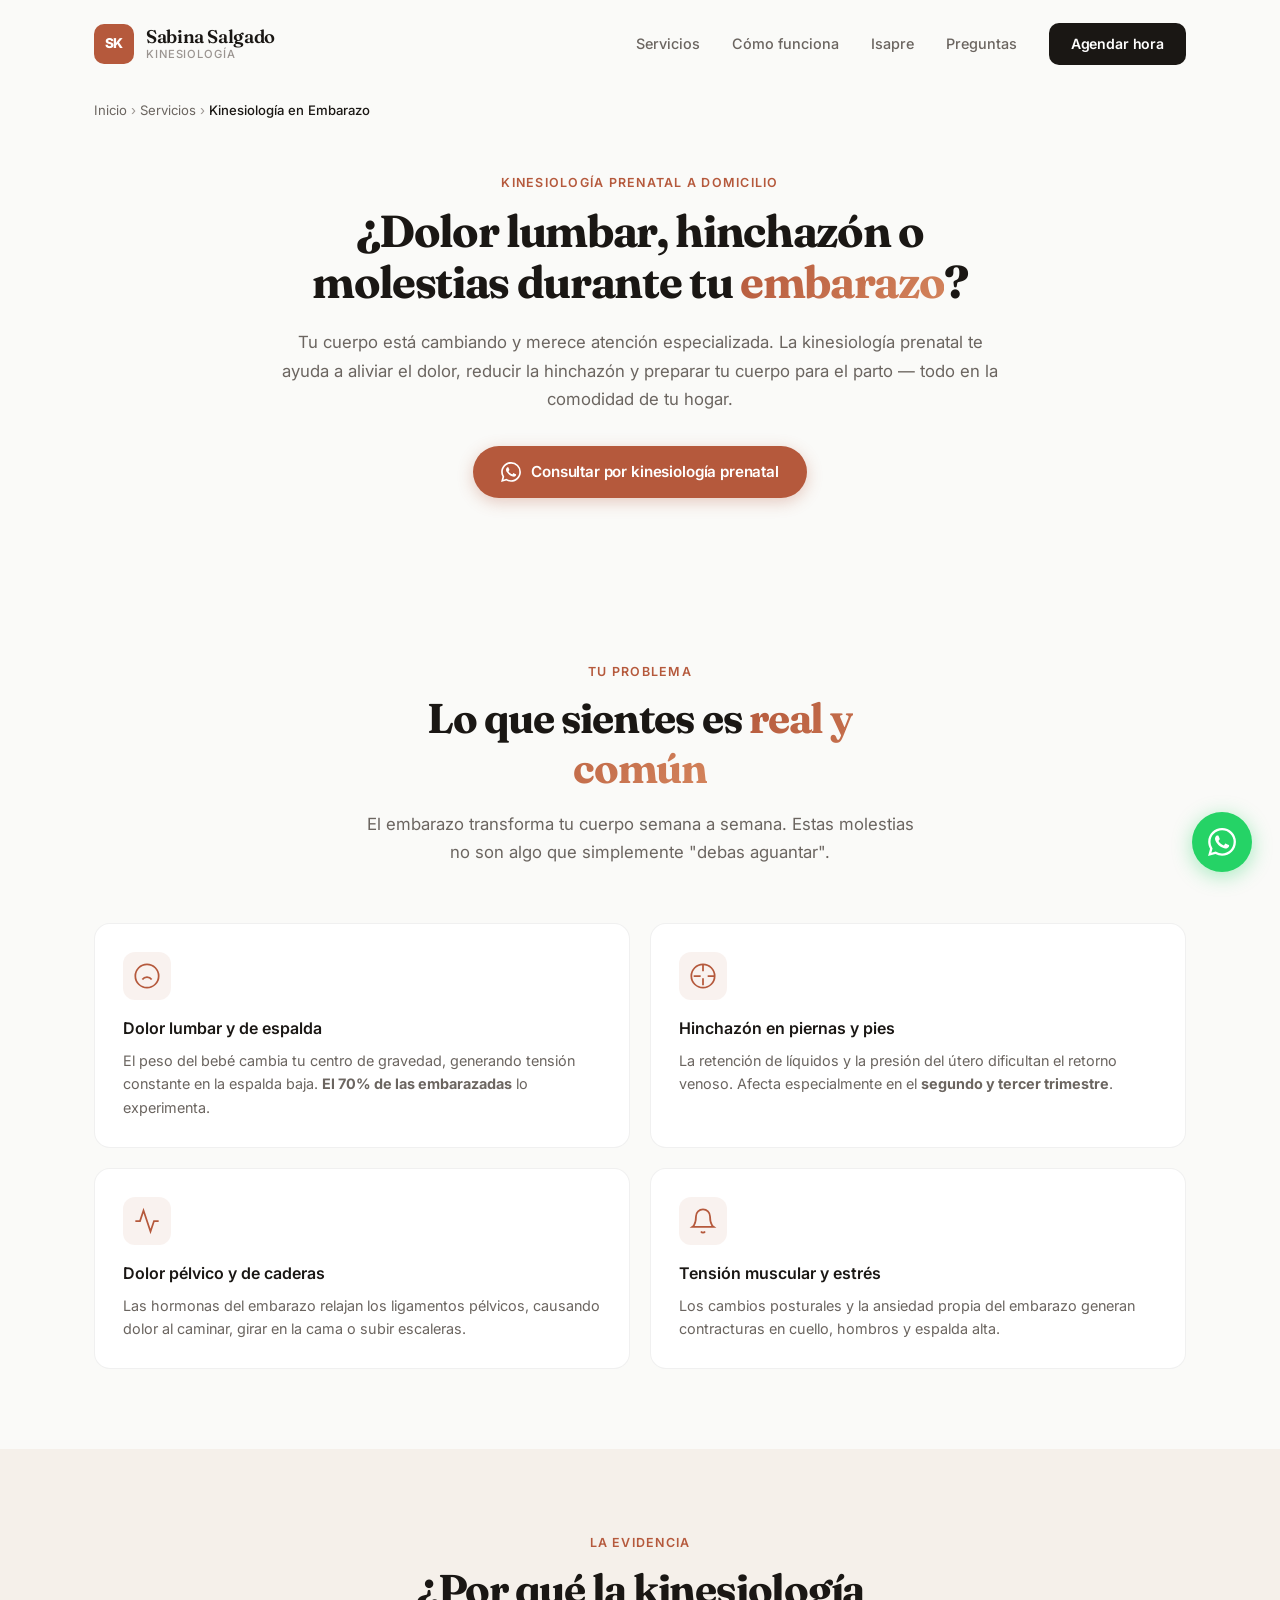
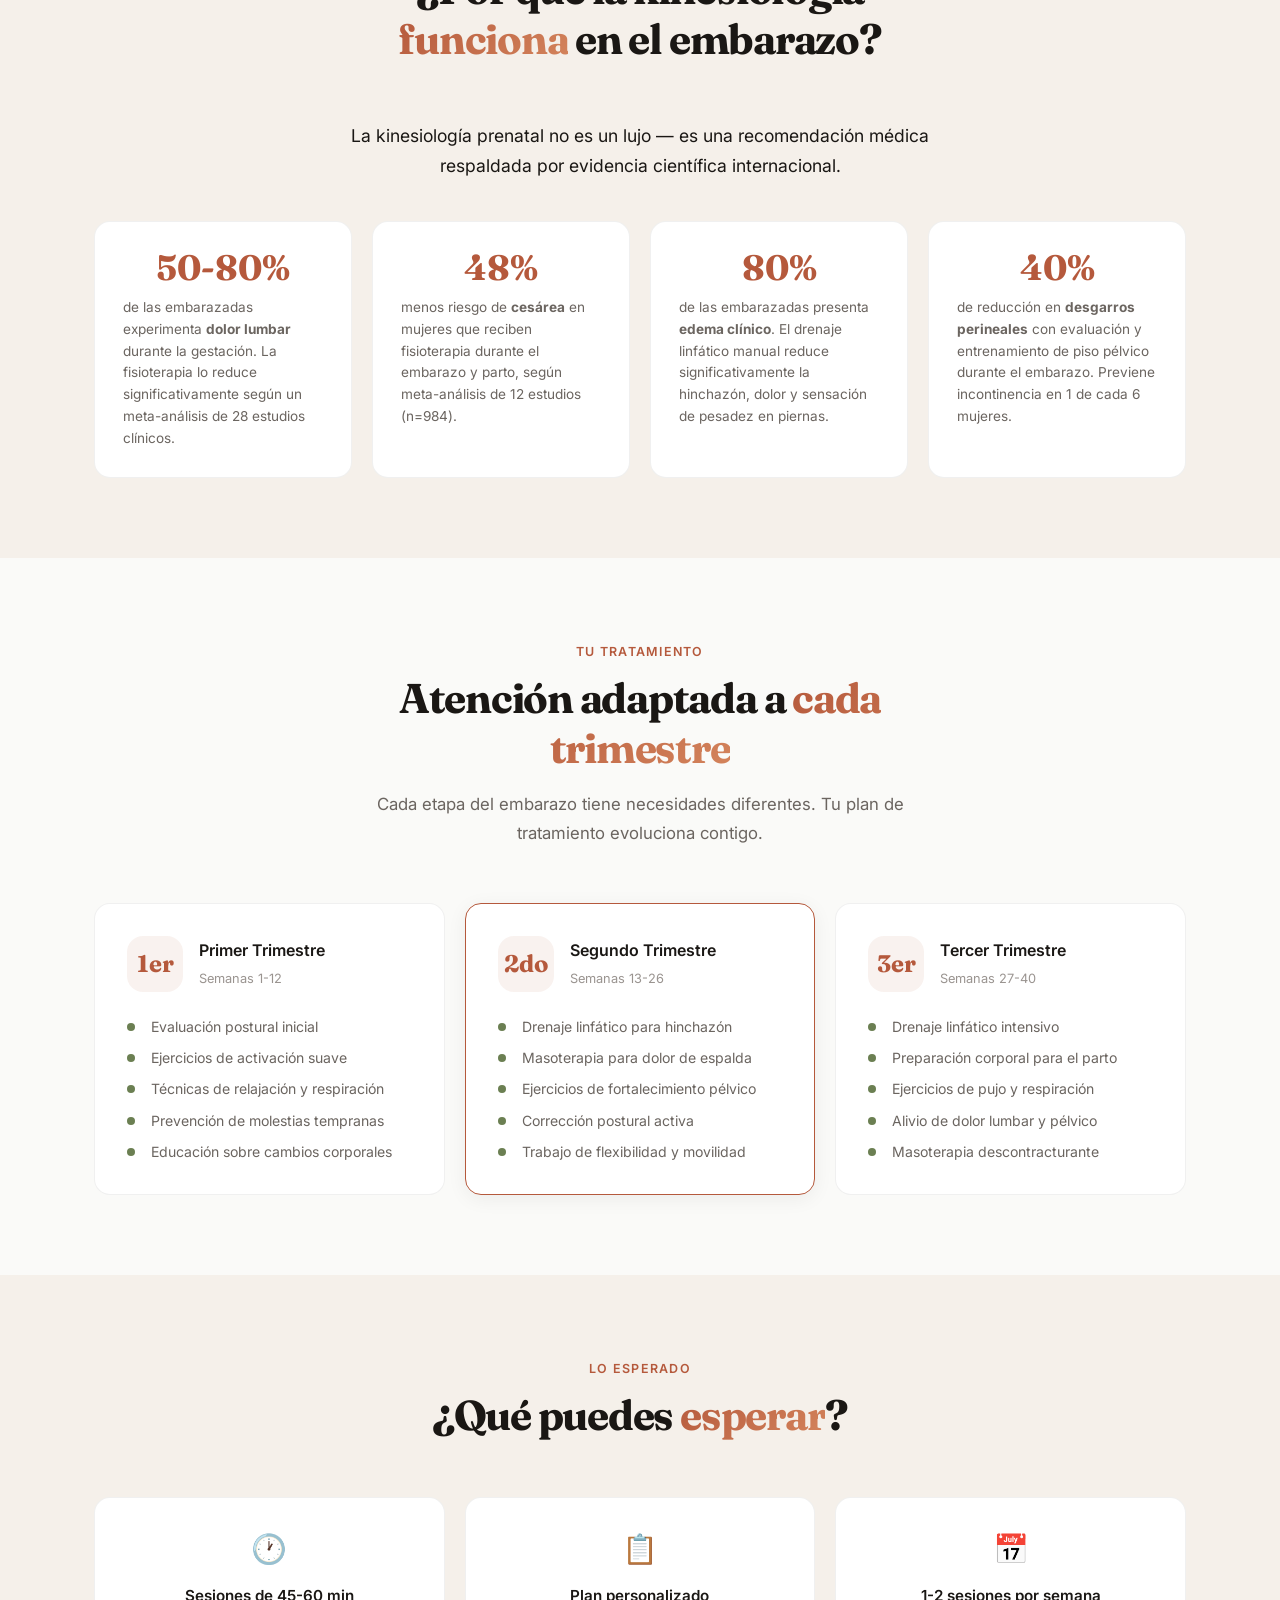
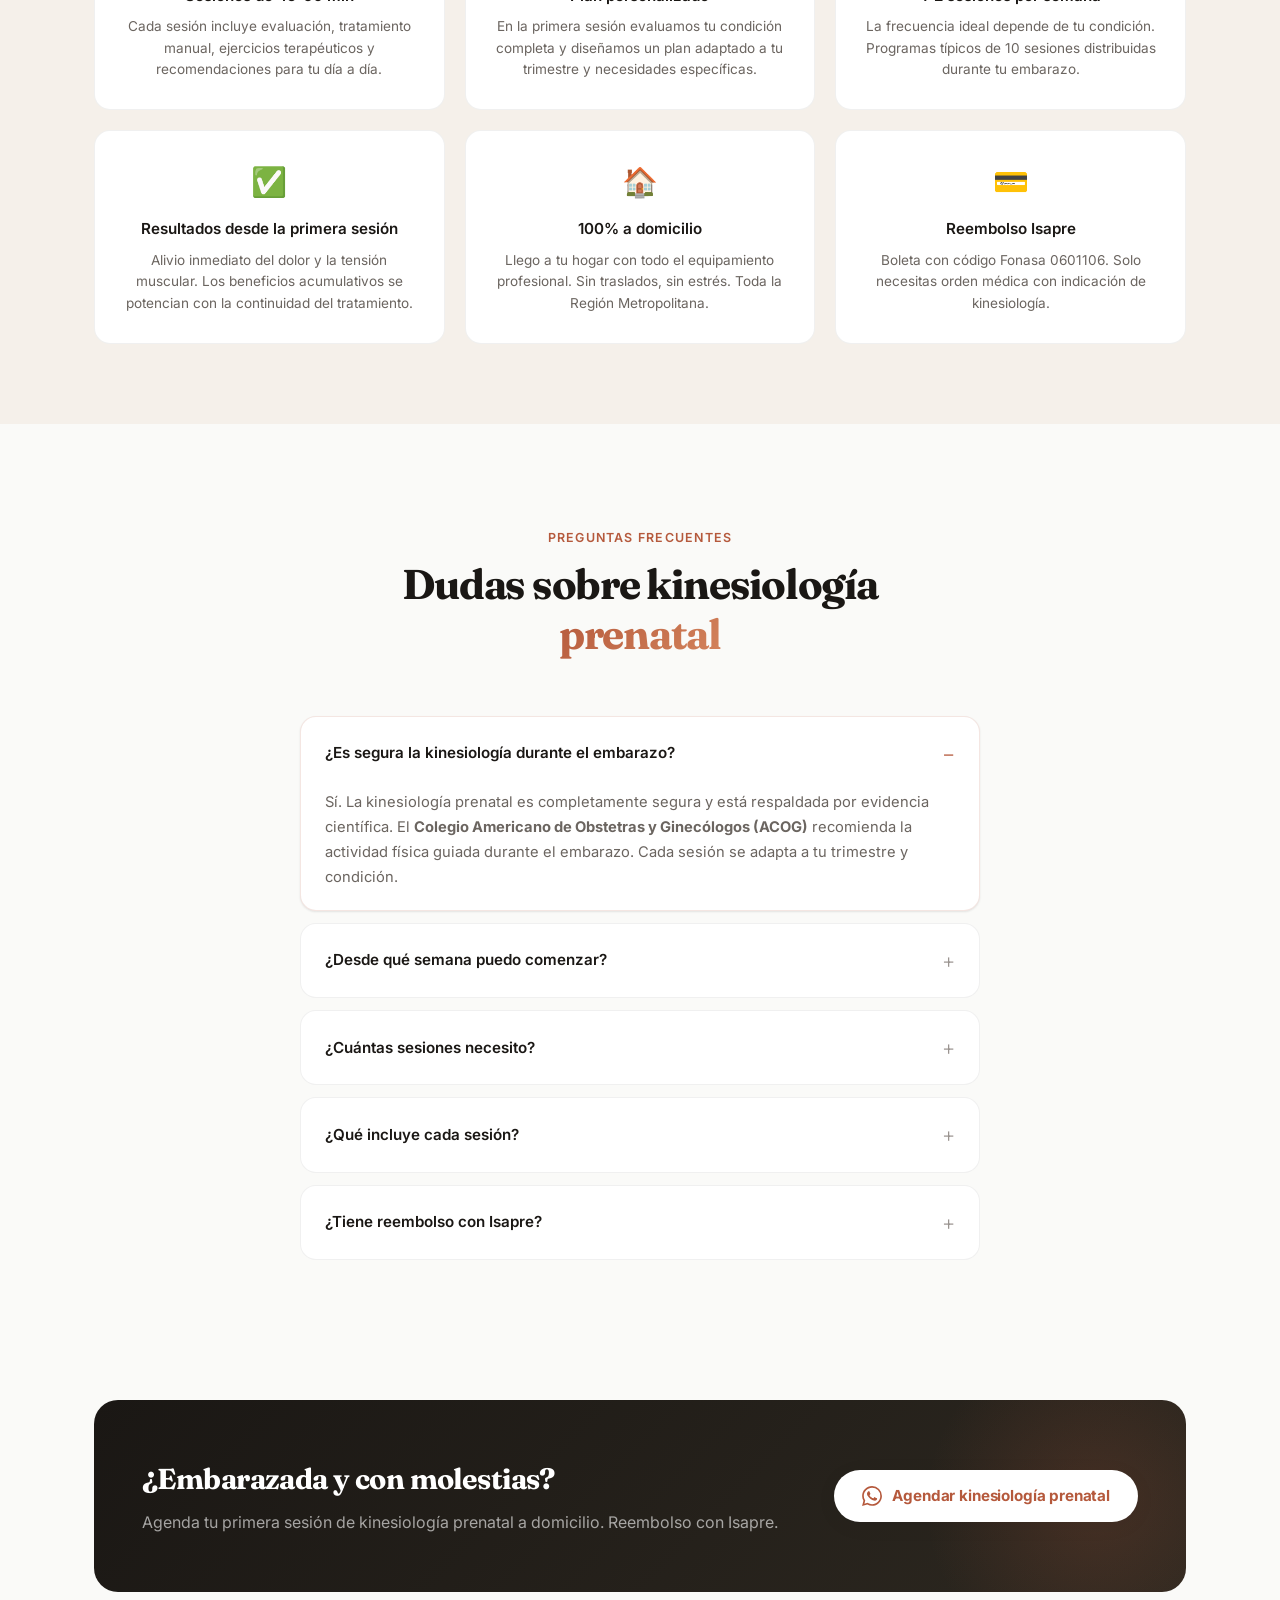
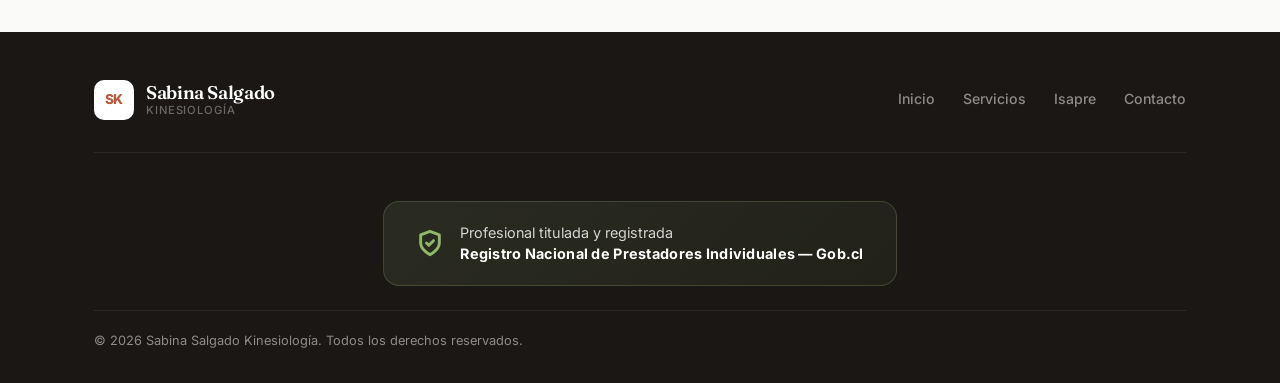
==== kinesiologia-embarazo/index.html @ fc1e4317 "Add service landing pages with evidence-based content Create 4 dedicated landing pages with problem/" ====
<!DOCTYPE html>
<html lang="es-CL">
<head>
  <meta charset="UTF-8">
  <meta name="viewport" content="width=device-width, initial-scale=1.0, maximum-scale=1.0, user-scalable=no">

  <!-- Primary SEO Meta Tags -->
  <title>Kinesiología en Embarazo a Domicilio Santiago | Sabina Salgado</title>
  <meta name="description" content="Kinesiología prenatal a domicilio en Santiago. Drenaje linfático, alivio de dolor lumbar, masoterapia y preparación corporal para el parto. Atención por trimestre con reembolso Isapre.">
  <meta name="keywords" content="kinesiología embarazo, kinesiología prenatal, kinesiología embarazo Santiago, drenaje linfático embarazo, dolor lumbar embarazo, kinesióloga embarazo a domicilio, masoterapia prenatal, preparación parto kinesiología, kinesiología gestación, kine embarazo Santiago, ejercicios embarazo kinesióloga">
  <meta name="author" content="Sabina Salgado - Kinesióloga">
  <meta name="robots" content="index, follow, max-snippet:-1, max-image-preview:large">
  <link rel="canonical" href="https://sabinasalgado.cl/kinesiologia-embarazo/">

  <!-- Technical SEO -->
  <meta name="theme-color" content="#b5593c">
  <meta name="msapplication-TileColor" content="#b5593c">
  <link rel="icon" type="image/svg+xml" href="/favicon.svg">
  <link rel="manifest" href="/site.webmanifest">

  <!-- Open Graph -->
  <meta property="og:type" content="website">
  <meta property="og:locale" content="es_CL">
  <meta property="og:title" content="Kinesiología en Embarazo a Domicilio Santiago | Sabina Salgado">
  <meta property="og:description" content="Kinesiología prenatal a domicilio en Santiago. Drenaje linfático, alivio de dolor lumbar, masoterapia y preparación corporal para el parto.">
  <meta property="og:url" content="https://sabinasalgado.cl/kinesiologia-embarazo/">
  <meta property="og:site_name" content="Sabina Salgado Kinesiología">
  <meta property="og:image" content="https://sabinasalgado.cl/og-image.jpg">

  <!-- Geo -->
  <meta name="geo.region" content="CL-RM">
  <meta name="geo.placename" content="Santiago, Región Metropolitana">

  <!-- Fonts -->
  <link rel="preconnect" href="https://fonts.googleapis.com">
  <link rel="preconnect" href="https://fonts.gstatic.com" crossorigin>
  <link href="https://fonts.googleapis.com/css2?family=Inter:wght@400;500;600;700;800&family=Fraunces:opsz,wght@9..144,400;9..144,600;9..144,700&display=swap" rel="stylesheet">

  <!-- GA4 -->
  <script async src="https://www.googletagmanager.com/gtag/js?id=G-V2FYG9DKXL"></script>
  <script>
    window.dataLayer = window.dataLayer || [];
    function gtag(){dataLayer.push(arguments);}
    gtag('js', new Date());
    gtag('config', 'G-V2FYG9DKXL');
  </script>

  <!-- CSS -->
  <link rel="stylesheet" href="/styles.css">

  <!-- Schema.org: MedicalWebPage -->
  <script type="application/ld+json">
  {
    "@context": "https://schema.org",
    "@type": "MedicalWebPage",
    "name": "Kinesiología en Embarazo a Domicilio en Santiago",
    "description": "Servicio de kinesiología prenatal a domicilio en Santiago. Tratamiento de dolor lumbar, drenaje linfático, masoterapia y preparación corporal para el parto.",
    "url": "https://sabinasalgado.cl/kinesiologia-embarazo/",
    "lastReviewed": "2026-03-17",
    "medicalAudience": {
      "@type": "MedicalAudience",
      "audienceType": "Patient",
      "healthCondition": {
        "@type": "MedicalCondition",
        "name": "Embarazo"
      }
    },
    "author": {
      "@type": "Person",
      "name": "Sabina Salgado",
      "jobTitle": "Kinesióloga",
      "url": "https://sabinasalgado.cl"
    },
    "provider": {
      "@type": "MedicalBusiness",
      "name": "Sabina Salgado Kinesiología",
      "url": "https://sabinasalgado.cl",
      "telephone": "+56963518268"
    }
  }
  </script>

  <!-- Schema.org: FAQPage -->
  <script type="application/ld+json">
  {
    "@context": "https://schema.org",
    "@type": "FAQPage",
    "mainEntity": [
      {
        "@type": "Question",
        "name": "¿Es segura la kinesiología durante el embarazo?",
        "acceptedAnswer": {
          "@type": "Answer",
          "text": "Sí. La kinesiología prenatal es completamente segura y está respaldada por evidencia científica. Organismos como el Colegio Americano de Obstetras y Ginecólogos (ACOG) recomiendan la actividad física guiada durante el embarazo. Cada sesión se adapta al trimestre y condición de cada mamá."
        }
      },
      {
        "@type": "Question",
        "name": "¿Desde qué semana puedo comenzar la kinesiología prenatal?",
        "acceptedAnswer": {
          "@type": "Answer",
          "text": "Puedes comenzar desde el primer trimestre si tu embarazo es de bajo riesgo. Lo más habitual es iniciar a partir de la semana 12-14, una vez pasado el período de mayor sensibilidad. En la primera sesión realizamos una evaluación completa para definir el plan más seguro para ti."
        }
      },
      {
        "@type": "Question",
        "name": "¿Cuántas sesiones de kinesiología prenatal necesito?",
        "acceptedAnswer": {
          "@type": "Answer",
          "text": "Lo ideal es mantener sesiones regulares durante todo el embarazo. Generalmente se recomienda 1 sesión semanal o quincenal. Un programa típico es de 10 sesiones que se pueden distribuir según tu trimestre y necesidades."
        }
      },
      {
        "@type": "Question",
        "name": "¿Qué incluye una sesión de kinesiología prenatal a domicilio?",
        "acceptedAnswer": {
          "@type": "Answer",
          "text": "Cada sesión de 45 a 60 minutos incluye: evaluación de tu estado actual, drenaje linfático para reducir hinchazón, masoterapia para aliviar dolor de espalda, ejercicios terapéuticos adaptados a tu trimestre y recomendaciones posturales para el día a día. Llevo todo el equipamiento profesional a tu hogar."
        }
      },
      {
        "@type": "Question",
        "name": "¿La kinesiología prenatal tiene reembolso con Isapre?",
        "acceptedAnswer": {
          "@type": "Answer",
          "text": "Sí. Emitimos boleta con el código Fonasa 0601106 (Atención Kinesiológica Integral Domiciliaria) para que puedas solicitar reembolso en tu Isapre. Solo necesitas una orden médica con indicación de kinesiología."
        }
      }
    ]
  }
  </script>

  <!-- Schema.org: BreadcrumbList -->
  <script type="application/ld+json">
  {
    "@context": "https://schema.org",
    "@type": "BreadcrumbList",
    "itemListElement": [
      {
        "@type": "ListItem",
        "position": 1,
        "name": "Inicio",
        "item": "https://sabinasalgado.cl/"
      },
      {
        "@type": "ListItem",
        "position": 2,
        "name": "Servicios",
        "item": "https://sabinasalgado.cl/#servicios"
      },
      {
        "@type": "ListItem",
        "position": 3,
        "name": "Kinesiología en Embarazo",
        "item": "https://sabinasalgado.cl/kinesiologia-embarazo/"
      }
    ]
  }
  </script>
</head>
<body>

  <!-- Header -->
  <header class="header" id="header" role="banner">
    <div class="container header-inner">
      <a href="/" class="logo" aria-label="Sabina Salgado Kinesiología - Inicio">
        <span class="logo-icon" aria-hidden="true">SK</span>
        <div class="logo-text">Sabina Salgado<span>Kinesiología</span></div>
      </a>
      <nav class="nav" id="nav" role="navigation" aria-label="Menú principal">
        <a href="/#servicios">Servicios</a>
        <a href="/#como-funciona">Cómo funciona</a>
        <a href="/#isapre">Isapre</a>
        <a href="/#faq">Preguntas</a>
        <a href="/#contacto" class="btn btn-nav">Agendar hora</a>
      </nav>
      <button class="menu-toggle" id="menu-toggle" aria-label="Abrir menú de navegación" aria-expanded="false">
        <span></span><span></span><span></span>
      </button>
    </div>
  </header>

  <main role="main">

    <!-- Breadcrumb -->
    <nav class="breadcrumb" aria-label="Ruta de navegación">
      <div class="container">
        <a href="/">Inicio</a>
        <span aria-hidden="true">›</span>
        <a href="/#servicios">Servicios</a>
        <span aria-hidden="true">›</span>
        <span aria-current="page">Kinesiología en Embarazo</span>
      </div>
    </nav>

    <!-- Hero -->
    <section class="page-hero" aria-labelledby="page-hero-title">
      <div class="container">
        <div class="page-hero-content animate-up">
          <span class="section-tag">Kinesiología prenatal a domicilio</span>
          <h1 id="page-hero-title">¿Dolor lumbar, hinchazón o molestias durante tu <span class="text-gradient">embarazo</span>?</h1>
          <p class="page-hero-subtitle">Tu cuerpo está cambiando y merece atención especializada. La kinesiología prenatal te ayuda a aliviar el dolor, reducir la hinchazón y preparar tu cuerpo para el parto — todo en la comodidad de tu hogar.</p>
          <div class="hero-actions">
            <a href="https://wa.me/56963518268?text=Hola%20Sabina%2C%20estoy%20embarazada%20y%20me%20gustaría%20consultar%20por%20kinesiología%20prenatal%20a%20domicilio" class="btn btn-primary" target="_blank" rel="noopener">
              <svg width="20" height="20" viewBox="0 0 24 24" fill="currentColor" aria-hidden="true"><path d="M17.472 14.382c-.297-.149-1.758-.867-2.03-.967-.273-.099-.471-.148-.67.15-.197.297-.767.966-.94 1.164-.173.199-.347.223-.644.075-.297-.15-1.255-.463-2.39-1.475-.883-.788-1.48-1.761-1.653-2.059-.173-.297-.018-.458.13-.606.134-.133.298-.347.446-.52.149-.174.198-.298.298-.497.099-.198.05-.371-.025-.52-.075-.149-.669-1.612-.916-2.207-.242-.579-.487-.5-.669-.51-.173-.008-.371-.01-.57-.01-.198 0-.52.074-.792.372-.272.297-1.04 1.016-1.04 2.479 0 1.462 1.065 2.875 1.213 3.074.149.198 2.096 3.2 5.077 4.487.709.306 1.262.489 1.694.625.712.227 1.36.195 1.871.118.571-.085 1.758-.719 2.006-1.413.248-.694.248-1.289.173-1.413-.074-.124-.272-.198-.57-.347m-5.421 7.403h-.004a9.87 9.87 0 01-5.031-1.378l-.361-.214-3.741.982.998-3.648-.235-.374a9.86 9.86 0 01-1.51-5.26c.001-5.45 4.436-9.884 9.888-9.884 2.64 0 5.122 1.03 6.988 2.898a9.825 9.825 0 012.893 6.994c-.003 5.45-4.437 9.884-9.885 9.884m8.413-18.297A11.815 11.815 0 0012.05 0C5.495 0 .16 5.335.157 11.892c0 2.096.547 4.142 1.588 5.945L.057 24l6.305-1.654a11.882 11.882 0 005.683 1.448h.005c6.554 0 11.89-5.335 11.893-11.893a11.821 11.821 0 00-3.48-8.413z"/></svg>
              Consultar por kinesiología prenatal
            </a>
          </div>
        </div>
      </div>
    </section>

    <!-- Tu problema -->
    <section class="page-section" aria-labelledby="problema-title">
      <div class="container">
        <div class="section-header animate-up">
          <span class="section-tag">Tu problema</span>
          <h2 class="section-title" id="problema-title">Lo que sientes es <span class="text-gradient">real y común</span></h2>
          <p class="section-subtitle">El embarazo transforma tu cuerpo semana a semana. Estas molestias no son algo que simplemente "debas aguantar".</p>
        </div>
        <div class="problem-grid animate-up">
          <div class="problem-card">
            <div class="problem-icon" aria-hidden="true">
              <svg width="28" height="28" viewBox="0 0 24 24" fill="none" stroke="currentColor" stroke-width="1.5"><path d="M12 22c5.523 0 10-4.477 10-10S17.523 2 12 2 2 6.477 2 12s4.477 10 10 10z"/><path d="M8 15s1.5-2 4-2 4 2 4 2"/><line x1="9" y1="9" x2="9.01" y2="9"/><line x1="15" y1="9" x2="15.01" y2="9"/></svg>
            </div>
            <h3>Dolor lumbar y de espalda</h3>
            <p>El peso del bebé cambia tu centro de gravedad, generando tensión constante en la espalda baja. <strong>El 70% de las embarazadas</strong> lo experimenta.</p>
          </div>
          <div class="problem-card">
            <div class="problem-icon" aria-hidden="true">
              <svg width="28" height="28" viewBox="0 0 24 24" fill="none" stroke="currentColor" stroke-width="1.5"><path d="M12 2v6m0 12v-6m-8-2h6m12 0h-6"/><circle cx="12" cy="12" r="10"/></svg>
            </div>
            <h3>Hinchazón en piernas y pies</h3>
            <p>La retención de líquidos y la presión del útero dificultan el retorno venoso. Afecta especialmente en el <strong>segundo y tercer trimestre</strong>.</p>
          </div>
          <div class="problem-card">
            <div class="problem-icon" aria-hidden="true">
              <svg width="28" height="28" viewBox="0 0 24 24" fill="none" stroke="currentColor" stroke-width="1.5"><path d="M22 12h-4l-3 9L9 3l-3 9H2"/></svg>
            </div>
            <h3>Dolor pélvico y de caderas</h3>
            <p>Las hormonas del embarazo relajan los ligamentos pélvicos, causando dolor al caminar, girar en la cama o subir escaleras.</p>
          </div>
          <div class="problem-card">
            <div class="problem-icon" aria-hidden="true">
              <svg width="28" height="28" viewBox="0 0 24 24" fill="none" stroke="currentColor" stroke-width="1.5"><path d="M18 8A6 6 0 006 8c0 7-3 9-3 9h18s-3-2-3-9"/><path d="M13.73 21a2 2 0 01-3.46 0"/></svg>
            </div>
            <h3>Tensión muscular y estrés</h3>
            <p>Los cambios posturales y la ansiedad propia del embarazo generan contracturas en cuello, hombros y espalda alta.</p>
          </div>
        </div>
      </div>
    </section>

    <!-- Contexto / Evidencia -->
    <section class="page-section section-warm" aria-labelledby="evidencia-title">
      <div class="container">
        <div class="section-header animate-up">
          <span class="section-tag">La evidencia</span>
          <h2 class="section-title" id="evidencia-title">¿Por qué la kinesiología <span class="text-gradient">funciona</span> en el embarazo?</h2>
        </div>
        <div class="evidence-content animate-up">
          <div class="evidence-block">
            <p class="evidence-intro">La kinesiología prenatal no es un lujo — es una recomendación médica respaldada por evidencia científica internacional.</p>
          </div>
          <div class="evidence-grid">
            <div class="evidence-card">
              <span class="evidence-stat">50-80%</span>
              <p>de las embarazadas experimenta <strong>dolor lumbar</strong> durante la gestación. La fisioterapia lo reduce significativamente según un meta-análisis de 28 estudios clínicos.</p>
            </div>
            <div class="evidence-card">
              <span class="evidence-stat">48%</span>
              <p>menos riesgo de <strong>cesárea</strong> en mujeres que reciben fisioterapia durante el embarazo y parto, según meta-análisis de 12 estudios (n=984).</p>
            </div>
            <div class="evidence-card">
              <span class="evidence-stat">80%</span>
              <p>de las embarazadas presenta <strong>edema clínico</strong>. El drenaje linfático manual reduce significativamente la hinchazón, dolor y sensación de pesadez en piernas.</p>
            </div>
            <div class="evidence-card">
              <span class="evidence-stat">40%</span>
              <p>de reducción en <strong>desgarros perineales</strong> con evaluación y entrenamiento de piso pélvico durante el embarazo. Previene incontinencia en 1 de cada 6 mujeres.</p>
            </div>
          </div>
        </div>
      </div>
    </section>

    <!-- Tratamiento por trimestre -->
    <section class="page-section" aria-labelledby="tratamiento-title">
      <div class="container">
        <div class="section-header animate-up">
          <span class="section-tag">Tu tratamiento</span>
          <h2 class="section-title" id="tratamiento-title">Atención adaptada a <span class="text-gradient">cada trimestre</span></h2>
          <p class="section-subtitle">Cada etapa del embarazo tiene necesidades diferentes. Tu plan de tratamiento evoluciona contigo.</p>
        </div>
        <div class="trimester-grid animate-up">
          <div class="trimester-card">
            <div class="trimester-header">
              <span class="trimester-number">1er</span>
              <div>
                <h3>Primer Trimestre</h3>
                <span class="trimester-weeks">Semanas 1-12</span>
              </div>
            </div>
            <ul class="trimester-list">
              <li>Evaluación postural inicial</li>
              <li>Ejercicios de activación suave</li>
              <li>Técnicas de relajación y respiración</li>
              <li>Prevención de molestias tempranas</li>
              <li>Educación sobre cambios corporales</li>
            </ul>
          </div>
          <div class="trimester-card featured">
            <div class="trimester-header">
              <span class="trimester-number">2do</span>
              <div>
                <h3>Segundo Trimestre</h3>
                <span class="trimester-weeks">Semanas 13-26</span>
              </div>
            </div>
            <ul class="trimester-list">
              <li>Drenaje linfático para hinchazón</li>
              <li>Masoterapia para dolor de espalda</li>
              <li>Ejercicios de fortalecimiento pélvico</li>
              <li>Corrección postural activa</li>
              <li>Trabajo de flexibilidad y movilidad</li>
            </ul>
          </div>
          <div class="trimester-card">
            <div class="trimester-header">
              <span class="trimester-number">3er</span>
              <div>
                <h3>Tercer Trimestre</h3>
                <span class="trimester-weeks">Semanas 27-40</span>
              </div>
            </div>
            <ul class="trimester-list">
              <li>Drenaje linfático intensivo</li>
              <li>Preparación corporal para el parto</li>
              <li>Ejercicios de pujo y respiración</li>
              <li>Alivio de dolor lumbar y pélvico</li>
              <li>Masoterapia descontracturante</li>
            </ul>
          </div>
        </div>
      </div>
    </section>

    <!-- Lo esperado -->
    <section class="page-section section-warm" aria-labelledby="resultados-title">
      <div class="container">
        <div class="section-header animate-up">
          <span class="section-tag">Lo esperado</span>
          <h2 class="section-title" id="resultados-title">¿Qué puedes <span class="text-gradient">esperar</span>?</h2>
        </div>
        <div class="results-grid animate-up">
          <div class="result-card">
            <span class="result-icon" aria-hidden="true">🕐</span>
            <h3>Sesiones de 45-60 min</h3>
            <p>Cada sesión incluye evaluación, tratamiento manual, ejercicios terapéuticos y recomendaciones para tu día a día.</p>
          </div>
          <div class="result-card">
            <span class="result-icon" aria-hidden="true">📋</span>
            <h3>Plan personalizado</h3>
            <p>En la primera sesión evaluamos tu condición completa y diseñamos un plan adaptado a tu trimestre y necesidades específicas.</p>
          </div>
          <div class="result-card">
            <span class="result-icon" aria-hidden="true">📅</span>
            <h3>1-2 sesiones por semana</h3>
            <p>La frecuencia ideal depende de tu condición. Programas típicos de 10 sesiones distribuidas durante tu embarazo.</p>
          </div>
          <div class="result-card">
            <span class="result-icon" aria-hidden="true">✅</span>
            <h3>Resultados desde la primera sesión</h3>
            <p>Alivio inmediato del dolor y la tensión muscular. Los beneficios acumulativos se potencian con la continuidad del tratamiento.</p>
          </div>
          <div class="result-card">
            <span class="result-icon" aria-hidden="true">🏠</span>
            <h3>100% a domicilio</h3>
            <p>Llego a tu hogar con todo el equipamiento profesional. Sin traslados, sin estrés. Toda la Región Metropolitana.</p>
          </div>
          <div class="result-card">
            <span class="result-icon" aria-hidden="true">💳</span>
            <h3>Reembolso Isapre</h3>
            <p>Boleta con código Fonasa 0601106. Solo necesitas orden médica con indicación de kinesiología.</p>
          </div>
        </div>
      </div>
    </section>

    <!-- FAQ -->
    <section class="faq" id="faq" aria-labelledby="faq-title">
      <div class="container">
        <div class="section-header animate-up">
          <span class="section-tag">Preguntas frecuentes</span>
          <h2 class="section-title" id="faq-title">Dudas sobre kinesiología <span class="text-gradient">prenatal</span></h2>
        </div>
        <div class="faq-list animate-up">
          <details class="faq-item" open>
            <summary>¿Es segura la kinesiología durante el embarazo?</summary>
            <div class="faq-answer">
              <p>Sí. La kinesiología prenatal es completamente segura y está respaldada por evidencia científica. El <strong>Colegio Americano de Obstetras y Ginecólogos (ACOG)</strong> recomienda la actividad física guiada durante el embarazo. Cada sesión se adapta a tu trimestre y condición.</p>
            </div>
          </details>
          <details class="faq-item">
            <summary>¿Desde qué semana puedo comenzar?</summary>
            <div class="faq-answer">
              <p>Puedes comenzar desde el <strong>primer trimestre</strong> si tu embarazo es de bajo riesgo. Lo más habitual es iniciar a partir de la <strong>semana 12-14</strong>. En la primera sesión realizamos una evaluación completa para definir el plan más seguro para ti.</p>
            </div>
          </details>
          <details class="faq-item">
            <summary>¿Cuántas sesiones necesito?</summary>
            <div class="faq-answer">
              <p>Lo ideal es mantener sesiones regulares durante todo el embarazo. Generalmente se recomienda <strong>1 sesión semanal o quincenal</strong>. Un programa típico es de 10 sesiones que se distribuyen según tu trimestre y necesidades.</p>
            </div>
          </details>
          <details class="faq-item">
            <summary>¿Qué incluye cada sesión?</summary>
            <div class="faq-answer">
              <p>Cada sesión de <strong>45 a 60 minutos</strong> incluye: evaluación de tu estado actual, drenaje linfático para reducir hinchazón, masoterapia para aliviar dolor de espalda, ejercicios terapéuticos adaptados a tu trimestre y recomendaciones posturales. Llevo todo el equipamiento profesional a tu hogar.</p>
            </div>
          </details>
          <details class="faq-item">
            <summary>¿Tiene reembolso con Isapre?</summary>
            <div class="faq-answer">
              <p>Sí. Emitimos boleta con el código Fonasa <strong>0601106</strong> (Atención Kinesiológica Integral Domiciliaria) para que puedas solicitar reembolso en tu Isapre. Solo necesitas una orden médica con indicación de kinesiología.</p>
            </div>
          </details>
        </div>
      </div>
    </section>

    <!-- CTA -->
    <section class="cta-banner" aria-label="Llamada a la acción">
      <div class="container">
        <div class="cta-inner animate-up">
          <div class="cta-content">
            <h2>¿Embarazada y con molestias?</h2>
            <p>Agenda tu primera sesión de kinesiología prenatal a domicilio. Reembolso con Isapre.</p>
          </div>
          <a href="https://wa.me/56963518268?text=Hola%20Sabina%2C%20estoy%20embarazada%20y%20me%20gustaría%20consultar%20por%20kinesiología%20prenatal%20a%20domicilio" class="btn btn-white" target="_blank" rel="noopener">
            <svg width="20" height="20" viewBox="0 0 24 24" fill="currentColor" aria-hidden="true"><path d="M17.472 14.382c-.297-.149-1.758-.867-2.03-.967-.273-.099-.471-.148-.67.15-.197.297-.767.966-.94 1.164-.173.199-.347.223-.644.075-.297-.15-1.255-.463-2.39-1.475-.883-.788-1.48-1.761-1.653-2.059-.173-.297-.018-.458.13-.606.134-.133.298-.347.446-.52.149-.174.198-.298.298-.497.099-.198.05-.371-.025-.52-.075-.149-.669-1.612-.916-2.207-.242-.579-.487-.5-.669-.51-.173-.008-.371-.01-.57-.01-.198 0-.52.074-.792.372-.272.297-1.04 1.016-1.04 2.479 0 1.462 1.065 2.875 1.213 3.074.149.198 2.096 3.2 5.077 4.487.709.306 1.262.489 1.694.625.712.227 1.36.195 1.871.118.571-.085 1.758-.719 2.006-1.413.248-.694.248-1.289.173-1.413-.074-.124-.272-.198-.57-.347m-5.421 7.403h-.004a9.87 9.87 0 01-5.031-1.378l-.361-.214-3.741.982.998-3.648-.235-.374a9.86 9.86 0 01-1.51-5.26c.001-5.45 4.436-9.884 9.888-9.884 2.64 0 5.122 1.03 6.988 2.898a9.825 9.825 0 012.893 6.994c-.003 5.45-4.437 9.884-9.885 9.884m8.413-18.297A11.815 11.815 0 0012.05 0C5.495 0 .16 5.335.157 11.892c0 2.096.547 4.142 1.588 5.945L.057 24l6.305-1.654a11.882 11.882 0 005.683 1.448h.005c6.554 0 11.89-5.335 11.893-11.893a11.821 11.821 0 00-3.48-8.413z"/></svg>
            Agendar kinesiología prenatal
          </a>
        </div>
      </div>
    </section>

  </main>

  <!-- Footer -->
  <footer class="footer" role="contentinfo">
    <div class="container footer-inner">
      <div class="footer-top">
        <a href="/" class="logo" aria-label="Sabina Salgado Kinesiología - Inicio">
          <span class="logo-icon logo-icon-dark" aria-hidden="true">SK</span>
          <div class="logo-text">Sabina Salgado<span>Kinesiología</span></div>
        </a>
        <div class="footer-links">
          <a href="/">Inicio</a>
          <a href="/#servicios">Servicios</a>
          <a href="/#isapre">Isapre</a>
          <a href="/#contacto">Contacto</a>
        </div>
      </div>
      <div class="footer-verificacion">
        <a href="https://rnpi.superdesalud.gob.cl/" target="_blank" rel="noopener" class="verificacion-badge" aria-label="Verificar título profesional en el Registro Nacional de Prestadores Individuales - Gob.cl">
          <svg width="18" height="18" viewBox="0 0 24 24" fill="none" stroke="currentColor" stroke-width="2.5" stroke-linecap="round" stroke-linejoin="round" aria-hidden="true"><path d="M12 22s8-4 8-10V5l-8-3-8 3v7c0 6 8 10 8 10z"/><polyline points="9 12 11 14 15 10"/></svg>
          <span class="verificacion-texto">Profesional titulada y registrada<br><strong>Registro Nacional de Prestadores Individuales — Gob.cl</strong></span>
        </a>
      </div>
      <div class="footer-bottom">
        <p>&copy; 2026 Sabina Salgado Kinesiología. Todos los derechos reservados.</p>
      </div>
    </div>
  </footer>

  <!-- Floating WhatsApp -->
  <a href="https://wa.me/56963518268?text=Hola%20Sabina%2C%20estoy%20embarazada%20y%20me%20gustaría%20consultar%20por%20kinesiología%20prenatal%20a%20domicilio" class="whatsapp-float" target="_blank" rel="noopener" aria-label="Contactar por WhatsApp">
    <svg width="28" height="28" viewBox="0 0 24 24" fill="currentColor" aria-hidden="true"><path d="M17.472 14.382c-.297-.149-1.758-.867-2.03-.967-.273-.099-.471-.148-.67.15-.197.297-.767.966-.94 1.164-.173.199-.347.223-.644.075-.297-.15-1.255-.463-2.39-1.475-.883-.788-1.48-1.761-1.653-2.059-.173-.297-.018-.458.13-.606.134-.133.298-.347.446-.52.149-.174.198-.298.298-.497.099-.198.05-.371-.025-.52-.075-.149-.669-1.612-.916-2.207-.242-.579-.487-.5-.669-.51-.173-.008-.371-.01-.57-.01-.198 0-.52.074-.792.372-.272.297-1.04 1.016-1.04 2.479 0 1.462 1.065 2.875 1.213 3.074.149.198 2.096 3.2 5.077 4.487.709.306 1.262.489 1.694.625.712.227 1.36.195 1.871.118.571-.085 1.758-.719 2.006-1.413.248-.694.248-1.289.173-1.413-.074-.124-.272-.198-.57-.347m-5.421 7.403h-.004a9.87 9.87 0 01-5.031-1.378l-.361-.214-3.741.982.998-3.648-.235-.374a9.86 9.86 0 01-1.51-5.26c.001-5.45 4.436-9.884 9.888-9.884 2.64 0 5.122 1.03 6.988 2.898a9.825 9.825 0 012.893 6.994c-.003 5.45-4.437 9.884-9.885 9.884m8.413-18.297A11.815 11.815 0 0012.05 0C5.495 0 .16 5.335.157 11.892c0 2.096.547 4.142 1.588 5.945L.057 24l6.305-1.654a11.882 11.882 0 005.683 1.448h.005c6.554 0 11.89-5.335 11.893-11.893a11.821 11.821 0 00-3.48-8.413z"/></svg>
  </a>

  <script>
    // Mobile menu toggle
    var menuToggle = document.getElementById('menu-toggle');
    var nav = document.getElementById('nav');
    menuToggle.addEventListener('click', function() {
      var isOpen = nav.classList.toggle('active');
      this.classList.toggle('active');
      this.setAttribute('aria-expanded', isOpen);
    });

    document.querySelectorAll('.nav a').forEach(function(link) {
      link.addEventListener('click', function() {
        nav.classList.remove('active');
        menuToggle.classList.remove('active');
        menuToggle.setAttribute('aria-expanded', 'false');
      });
    });

    // Header scroll effect
    var header = document.getElementById('header');
    window.addEventListener('scroll', function() {
      if (window.scrollY > 50) {
        header.classList.add('scrolled');
      } else {
        header.classList.remove('scrolled');
      }
    }, { passive: true });

    // Intersection Observer
    var observer = new IntersectionObserver(function(entries) {
      entries.forEach(function(entry) {
        if (entry.isIntersecting) {
          entry.target.classList.add('visible');
        }
      });
    }, { threshold: 0.1, rootMargin: '0px 0px -50px 0px' });

    document.querySelectorAll('.animate-up').forEach(function(el) {
      observer.observe(el);
    });

    // GA4 Event Tracking
    document.querySelectorAll('a[href*="wa.me"]').forEach(function(link) {
      link.addEventListener('click', function() {
        gtag('event', 'contact_whatsapp', {
          event_category: 'contact',
          event_label: 'kinesiologia_embarazo',
          page_title: 'Kinesiología en Embarazo'
        });
      });
    });
  </script>

</body>
</html>
---- styles.css ----
/* ========================================
   Sabina Salgado Kinesiología — 2026
   Modern Professional Design
   ======================================== */

:root {
  --bg: #fafaf8;
  --bg-warm: #f5f0ea;
  --bg-card: #ffffff;
  --text: #1a1714;
  --text-secondary: #6b6560;
  --text-muted: #9a9490;
  --primary: #b5593c;
  --primary-hover: #9a4830;
  --primary-light: rgba(181, 89, 60, 0.08);
  --primary-glow: rgba(181, 89, 60, 0.15);
  --accent: #6b7f52;
  --accent-light: rgba(107, 127, 82, 0.1);
  --border: rgba(0, 0, 0, 0.06);
  --border-hover: rgba(0, 0, 0, 0.12);
  --white: #ffffff;
  --shadow-sm: 0 1px 3px rgba(0,0,0,0.04), 0 1px 2px rgba(0,0,0,0.06);
  --shadow-md: 0 4px 20px rgba(0,0,0,0.06);
  --shadow-lg: 0 12px 40px rgba(0,0,0,0.08);
  --shadow-xl: 0 20px 60px rgba(0,0,0,0.1);
  --font: 'Inter', -apple-system, BlinkMacSystemFont, sans-serif;
  --font-display: 'Fraunces', Georgia, serif;
  --radius: 16px;
  --radius-sm: 10px;
  --radius-full: 999px;
  --ease: cubic-bezier(0.16, 1, 0.3, 1);
}

*, *::before, *::after { margin: 0; padding: 0; box-sizing: border-box; }
html { scroll-behavior: smooth; scroll-padding-top: 80px; }

body {
  font-family: var(--font);
  color: var(--text);
  background: var(--bg);
  line-height: 1.6;
  -webkit-font-smoothing: antialiased;
  -moz-osx-font-smoothing: grayscale;
  overflow-x: hidden;
}

html {
  overflow-x: hidden;
}

a { text-decoration: none; color: inherit; }
img { max-width: 100%; display: block; }

.container { max-width: 1140px; margin: 0 auto; padding: 0 24px; }

/* --- Animations --- */
.animate-up {
  opacity: 0;
  transform: translateY(32px);
  transition: opacity 0.7s var(--ease), transform 0.7s var(--ease);
}
.animate-up.visible { opacity: 1; transform: translateY(0); }
.delay-1 { transition-delay: 0.15s; }
.delay-2 { transition-delay: 0.3s; }
.delay-3 { transition-delay: 0.45s; }

/* --- Gradient Text --- */
.text-gradient {
  background: linear-gradient(135deg, var(--primary), #d4845c);
  -webkit-background-clip: text;
  -webkit-text-fill-color: transparent;
  background-clip: text;
}

/* --- Buttons --- */
.btn {
  display: inline-flex;
  align-items: center;
  gap: 10px;
  padding: 14px 28px;
  border-radius: var(--radius-full);
  font-family: var(--font);
  font-weight: 600;
  font-size: 0.95rem;
  cursor: pointer;
  transition: all 0.3s var(--ease);
  border: none;
  letter-spacing: -0.01em;
}

.btn-primary {
  background: var(--primary);
  color: var(--white);
  box-shadow: 0 4px 16px rgba(181, 89, 60, 0.3);
}
.btn-primary:hover {
  background: var(--primary-hover);
  box-shadow: 0 6px 24px rgba(181, 89, 60, 0.4);
  transform: translateY(-2px);
}

.btn-ghost {
  background: transparent;
  color: var(--text);
  border: 1.5px solid var(--border-hover);
  padding: 13px 27px;
}
.btn-ghost:hover {
  border-color: var(--primary);
  color: var(--primary);
  background: var(--primary-light);
}

.btn-nav {
  background: var(--text);
  color: var(--white);
  padding: 10px 22px;
  font-size: 0.88rem;
  border-radius: var(--radius-sm);
}
.btn-nav:hover { background: #2d2820; transform: translateY(-1px); }

.btn-white {
  background: var(--white);
  color: var(--primary);
  font-weight: 700;
  box-shadow: var(--shadow-md);
}
.btn-white:hover {
  transform: translateY(-2px);
  box-shadow: var(--shadow-lg);
}

/* --- Header --- */
.header {
  position: fixed;
  top: 0;
  left: 0;
  right: 0;
  z-index: 1000;
  transition: all 0.4s var(--ease);
  padding: 8px 0;
}

.header.scrolled {
  background: rgba(250, 250, 248, 0.85);
  backdrop-filter: blur(20px) saturate(180%);
  -webkit-backdrop-filter: blur(20px) saturate(180%);
  border-bottom: 1px solid var(--border);
  padding: 0;
}

.header-inner {
  display: flex;
  align-items: center;
  justify-content: space-between;
  height: 72px;
}

.logo {
  display: flex;
  align-items: center;
  gap: 12px;
}

.logo-icon {
  width: 40px;
  height: 40px;
  background: var(--primary);
  color: var(--white);
  border-radius: var(--radius-sm);
  display: flex;
  align-items: center;
  justify-content: center;
  font-weight: 800;
  font-size: 0.85rem;
  letter-spacing: -0.02em;
}

.logo-icon-dark {
  background: var(--white);
  color: var(--primary);
}

.logo-text {
  font-family: var(--font-display);
  font-size: 1.15rem;
  font-weight: 600;
  line-height: 1.1;
  letter-spacing: -0.02em;
}

.logo-text span {
  display: block;
  font-family: var(--font);
  font-size: 0.7rem;
  font-weight: 500;
  color: var(--text-muted);
  letter-spacing: 0.08em;
  text-transform: uppercase;
  margin-top: 1px;
}

.nav {
  display: flex;
  align-items: center;
  gap: 32px;
}

.nav a:not(.btn) {
  font-size: 0.9rem;
  font-weight: 500;
  color: var(--text-secondary);
  transition: color 0.2s;
  position: relative;
}
.nav a:not(.btn):hover { color: var(--text); }
.nav a:not(.btn)::after {
  content: '';
  position: absolute;
  bottom: -4px;
  left: 0;
  width: 0;
  height: 2px;
  background: var(--primary);
  border-radius: 1px;
  transition: width 0.3s var(--ease);
}
.nav a:not(.btn):hover::after { width: 100%; }

.menu-toggle {
  display: none;
  flex-direction: column;
  gap: 6px;
  background: none;
  border: none;
  cursor: pointer;
  padding: 4px;
  width: 32px;
}
.menu-toggle span {
  display: block;
  height: 2px;
  background: var(--text);
  border-radius: 2px;
  transition: all 0.3s var(--ease);
  transform-origin: center;
}
.menu-toggle span:nth-child(1) { width: 24px; }
.menu-toggle span:nth-child(2) { width: 18px; }
.menu-toggle span:nth-child(3) { width: 24px; }

.menu-toggle.active span:nth-child(1) { transform: translateY(8px) rotate(45deg); }
.menu-toggle.active span:nth-child(2) { opacity: 0; width: 0; }
.menu-toggle.active span:nth-child(3) { transform: translateY(-8px) rotate(-45deg); }

/* --- Hero --- */
.hero {
  padding: 140px 0 100px;
  position: relative;
  overflow: hidden;
  background: linear-gradient(170deg, var(--bg) 0%, var(--bg-warm) 40%, #ede4d8 100%);
}

.hero-bg-shapes {
  position: absolute;
  inset: 0;
  pointer-events: none;
  overflow: hidden;
}

.shape {
  position: absolute;
  border-radius: 50%;
  filter: blur(80px);
}
.shape-1 {
  width: 500px;
  height: 500px;
  background: rgba(181, 89, 60, 0.06);
  top: -10%;
  right: -10%;
}
.shape-2 {
  width: 400px;
  height: 400px;
  background: rgba(107, 127, 82, 0.06);
  bottom: -20%;
  left: -10%;
}
.shape-3 {
  width: 300px;
  height: 300px;
  background: rgba(212, 132, 92, 0.05);
  top: 40%;
  left: 30%;
}

.hero-container {
  display: grid;
  grid-template-columns: 1fr 420px;
  gap: 60px;
  align-items: center;
  position: relative;
}

.hero-badge {
  display: inline-flex;
  align-items: center;
  gap: 8px;
  background: var(--accent-light);
  color: var(--accent);
  padding: 8px 18px;
  border-radius: var(--radius-full);
  font-size: 0.82rem;
  font-weight: 600;
  margin-bottom: 28px;
  letter-spacing: 0.01em;
}

.badge-dot {
  width: 6px;
  height: 6px;
  background: var(--accent);
  border-radius: 50%;
  animation: pulse 2s infinite;
}

@keyframes pulse {
  0%, 100% { opacity: 1; transform: scale(1); }
  50% { opacity: 0.5; transform: scale(1.5); }
}

.hero h1 {
  font-family: var(--font-display);
  font-size: clamp(2.2rem, 4.5vw, 3.5rem);
  font-weight: 700;
  line-height: 1.15;
  letter-spacing: -0.03em;
  margin-bottom: 20px;
  color: var(--text);
}

.hero-subtitle {
  font-size: 1.1rem;
  color: var(--text-secondary);
  margin-bottom: 36px;
  max-width: 480px;
  line-height: 1.7;
}

.hero-actions {
  display: flex;
  gap: 14px;
  flex-wrap: wrap;
}

/* Hero Visual */
.hero-visual {
  display: flex;
  flex-direction: column;
  gap: 20px;
}

.hero-card {
  background: var(--white);
  border-radius: var(--radius);
  padding: 32px;
  box-shadow: var(--shadow-lg);
  border: 1px solid var(--border);
  position: relative;
  overflow: hidden;
}

.hero-card::before {
  content: '';
  position: absolute;
  top: 0;
  left: 0;
  right: 0;
  height: 3px;
  background: linear-gradient(90deg, var(--primary), var(--accent));
}

.hero-card-inner {
  display: flex;
  flex-direction: column;
  align-items: center;
  text-align: center;
  gap: 16px;
}

.hero-card-icon {
  width: 72px;
  height: 72px;
  background: var(--primary-light);
  border-radius: 50%;
  display: flex;
  align-items: center;
  justify-content: center;
  color: var(--primary);
}

.hero-card-label {
  font-family: var(--font-display);
  font-size: 1.1rem;
  font-weight: 600;
  color: var(--text);
}

.hero-stats {
  display: flex;
  flex-direction: column;
  gap: 12px;
}

.stat-item {
  display: flex;
  align-items: center;
  gap: 12px;
  background: var(--white);
  padding: 14px 20px;
  border-radius: var(--radius-sm);
  box-shadow: var(--shadow-sm);
  border: 1px solid var(--border);
  font-size: 0.88rem;
  font-weight: 500;
  color: var(--text-secondary);
  transition: all 0.3s var(--ease);
}

.stat-item:hover {
  box-shadow: var(--shadow-md);
  transform: translateX(4px);
  border-color: var(--primary-glow);
}

.stat-item svg { color: var(--primary); flex-shrink: 0; }

/* --- Section Common --- */
.section-header {
  text-align: center;
  max-width: 560px;
  margin: 0 auto 56px;
}

.section-tag {
  display: inline-block;
  font-size: 0.78rem;
  font-weight: 600;
  letter-spacing: 0.1em;
  text-transform: uppercase;
  color: var(--primary);
  margin-bottom: 12px;
}

.section-title {
  font-family: var(--font-display);
  font-size: clamp(1.8rem, 3.5vw, 2.6rem);
  font-weight: 700;
  line-height: 1.2;
  letter-spacing: -0.03em;
  margin-bottom: 16px;
}

.section-subtitle {
  font-size: 1.05rem;
  color: var(--text-secondary);
  line-height: 1.7;
}

/* --- Servicios --- */
.servicios {
  padding: 100px 0;
  background: var(--white);
}

.servicios-grid {
  display: grid;
  grid-template-columns: repeat(2, 1fr);
  gap: 24px;
}

.servicio-card {
  background: var(--bg);
  border-radius: var(--radius);
  padding: 36px 28px;
  border: 1px solid var(--border);
  transition: all 0.4s var(--ease);
  position: relative;
}

.servicio-card:hover {
  transform: translateY(-6px);
  box-shadow: var(--shadow-xl);
  border-color: transparent;
}

.servicio-card.featured {
  background: var(--text);
  color: var(--white);
  border-color: transparent;
}

.servicio-card.featured .servicio-number,
.servicio-card.featured .servicio-tags span {
  color: rgba(255,255,255,0.4);
  border-color: rgba(255,255,255,0.15);
}

.servicio-card.featured p { color: rgba(255,255,255,0.7); }
.servicio-card.featured .servicio-icon { background: rgba(255,255,255,0.1); color: var(--white); }
.servicio-card.featured:hover { transform: translateY(-6px); box-shadow: 0 20px 60px rgba(26, 23, 20, 0.3); }

.servicio-number {
  font-family: var(--font-display);
  font-size: 0.85rem;
  color: var(--text-muted);
  margin-bottom: 24px;
  font-weight: 600;
}

.servicio-icon {
  width: 56px;
  height: 56px;
  background: var(--primary-light);
  border-radius: 14px;
  display: flex;
  align-items: center;
  justify-content: center;
  margin-bottom: 24px;
  color: var(--primary);
}

.servicio-card h3 {
  font-family: var(--font-display);
  font-size: 1.2rem;
  font-weight: 600;
  margin-bottom: 12px;
  letter-spacing: -0.02em;
}

.servicio-card p {
  color: var(--text-secondary);
  font-size: 0.92rem;
  line-height: 1.7;
  margin-bottom: 20px;
}

.servicio-tags {
  display: flex;
  flex-wrap: wrap;
  gap: 8px;
}

.servicio-tags span {
  font-size: 0.75rem;
  font-weight: 500;
  padding: 4px 12px;
  border-radius: var(--radius-full);
  border: 1px solid var(--border-hover);
  color: var(--text-muted);
}

.servicio-link {
  display: inline-flex;
  align-items: center;
  gap: 6px;
  margin-top: 20px;
  float: right;
  padding: 10px 20px;
  font-size: 0.85rem;
  font-weight: 600;
  color: var(--primary);
  text-decoration: none;
  border: 1.5px solid var(--primary);
  border-radius: var(--radius-full);
  transition: all 0.3s var(--ease);
}

.servicio-link:hover {
  background: var(--primary);
  color: var(--white);
  transform: translateY(-2px);
  box-shadow: var(--shadow-sm);
}

.servicio-card.featured .servicio-link {
  color: rgba(255,255,255,0.85);
  border-color: rgba(255,255,255,0.4);
}

.servicio-card.featured .servicio-link:hover {
  background: rgba(255,255,255,0.15);
  border-color: rgba(255,255,255,0.7);
  color: #fff;
}

/* --- Sobre Mí --- */
.sobre-mi {
  padding: 0;
  background: transparent;
  position: relative;
  margin-top: 20px;
}

.sobre-mi::before {
  content: '';
  position: absolute;
  bottom: 0;
  left: 0;
  right: 0;
  height: 75%;
  background: var(--bg-warm);
  border-radius: 0;
}

.sobre-mi-inner {
  display: grid;
  grid-template-columns: 1fr 1fr;
  gap: 64px;
  align-items: end;
  position: relative;
}

/* --- Slide Animations --- */
.animate-slide-left {
  opacity: 0;
  transform: translateX(-60px);
  transition: opacity 0.9s var(--ease), transform 0.9s var(--ease);
}

.animate-slide-right {
  opacity: 0;
  transform: translateX(60px);
  transition: opacity 0.9s var(--ease), transform 0.9s var(--ease);
  transition-delay: var(--delay, 0s);
}

.animate-slide-left.visible {
  opacity: 1;
  transform: translateX(0);
}

.animate-slide-right.visible {
  opacity: 1;
  transform: translateX(0);
}

/* --- Photo Side --- */
.sobre-mi-photo-wrap {
  display: flex;
  justify-content: center;
  align-items: flex-end;
  position: relative;
}

.photo-frame {
  position: relative;
  display: flex;
  justify-content: center;
  align-items: flex-end;
}

.photo-bg-shape {
  position: absolute;
  bottom: 20px;
  left: 50%;
  transform: translateX(-50%);
  width: 420px;
  height: 420px;
  border-radius: 50%;
  background: linear-gradient(145deg, rgba(181, 89, 60, 0.12), rgba(107, 127, 82, 0.1));
  filter: blur(2px);
}

.photo-img {
  position: relative;
  z-index: 1;
  width: 480px;
  height: auto;
  object-fit: contain;
  margin-bottom: -4px;
  filter: drop-shadow(0 8px 30px rgba(0, 0, 0, 0.12));
  transition: transform 0.6s var(--ease);
}

.photo-frame:hover .photo-img {
  transform: translateY(-6px);
}

/* Experience Badge */
.photo-experience-badge {
  position: absolute;
  bottom: 60px;
  right: -10px;
  background: var(--text);
  color: var(--white);
  padding: 16px 20px;
  border-radius: 16px;
  display: flex;
  align-items: center;
  gap: 10px;
  box-shadow: 0 12px 40px rgba(0, 0, 0, 0.2);
  z-index: 2;
  animation: badge-float 4s ease-in-out infinite;
}

.badge-number {
  font-family: var(--font-display);
  font-size: 1.6rem;
  font-weight: 700;
  line-height: 1;
  background: linear-gradient(135deg, #d4845c, var(--primary));
  -webkit-background-clip: text;
  -webkit-text-fill-color: transparent;
  background-clip: text;
}

.badge-label {
  font-size: 0.68rem;
  font-weight: 500;
  line-height: 1.3;
  text-transform: uppercase;
  letter-spacing: 0.05em;
  color: rgba(255, 255, 255, 0.65);
}

@keyframes badge-float {
  0%, 100% { transform: translateY(0); }
  50% { transform: translateY(-6px); }
}

/* --- Content Side --- */
.sobre-mi-content {
  padding: 80px 0;
}

.sobre-mi-content .section-tag {
  text-align: left;
}

.sobre-mi-content h2 {
  font-family: var(--font-display);
  font-size: clamp(1.8rem, 3.5vw, 2.5rem);
  font-weight: 700;
  line-height: 1.15;
  letter-spacing: -0.03em;
  margin-bottom: 6px;
}

.sobre-mi-role {
  font-family: var(--font-display);
  font-size: 1.05rem;
  font-weight: 400;
  color: var(--primary);
  letter-spacing: -0.01em;
  font-style: italic;
}

.sobre-mi-divider {
  width: 40px;
  height: 3px;
  background: linear-gradient(90deg, var(--primary), var(--accent));
  border-radius: 2px;
  margin: 20px 0;
}

.sobre-mi-intro {
  font-size: 1rem;
  color: var(--text);
  line-height: 1.75;
  margin-bottom: 12px;
}

.sobre-mi-desc {
  font-size: 0.92rem;
  color: var(--text-secondary);
  line-height: 1.7;
  margin-bottom: 28px;
}

.sobre-mi-credenciales {
  display: grid;
  grid-template-columns: 1fr 1fr;
  gap: 10px;
}

.credencial {
  display: flex;
  align-items: center;
  gap: 12px;
  padding: 14px 16px;
  background: var(--white);
  border-radius: var(--radius-sm);
  border: 1px solid var(--border);
  font-size: 0.85rem;
  font-weight: 500;
  color: var(--text);
  transition: all 0.4s var(--ease);
}

.credencial:hover {
  border-color: var(--primary-glow);
  box-shadow: var(--shadow-md);
  transform: translateY(-3px);
}

.credencial-icon {
  width: 32px;
  height: 32px;
  min-width: 32px;
  border-radius: 8px;
  background: linear-gradient(135deg, var(--primary-light), rgba(107, 127, 82, 0.1));
  display: flex;
  align-items: center;
  justify-content: center;
  color: var(--accent);
  transition: all 0.3s var(--ease);
}

.credencial:hover .credencial-icon {
  background: linear-gradient(135deg, var(--primary), var(--accent));
  color: var(--white);
}

/* --- Sobre Mí Responsive --- */
@media (max-width: 1024px) {
  .sobre-mi-inner {
    gap: 40px;
  }
  .photo-img {
    width: 340px;
  }
}

@media (max-width: 768px) {
  .sobre-mi {
    margin-top: 20px;
  }
  .sobre-mi::before {
    height: 55%;
  }
  .sobre-mi-inner {
    grid-template-columns: 1fr;
    gap: 0;
  }
  .sobre-mi-photo-wrap {
    order: -1;
  }
  .sobre-mi-content {
    padding: 32px 0 50px;
    text-align: left;
  }
  .photo-img {
    width: 250px;
  }
  .photo-bg-shape {
    width: 220px;
    height: 220px;
  }
  .photo-experience-badge {
    right: 20%;
    bottom: 10px;
    padding: 10px 14px;
  }
  .badge-number {
    font-size: 1.2rem;
  }
  .badge-label {
    font-size: 0.6rem;
  }
  .sobre-mi-content .section-tag {
    text-align: left;
  }
  .sobre-mi-divider {
    margin: 16px 0;
  }
  .sobre-mi-role {
    text-align: left;
  }
  .sobre-mi-credenciales {
    grid-template-columns: 1fr;
  }
}

@media (max-width: 480px) {
  .photo-img {
    width: 220px;
  }
  .photo-bg-shape {
    width: 190px;
    height: 190px;
  }
  .photo-experience-badge {
    right: 15%;
    padding: 8px 12px;
    gap: 6px;
  }
  .badge-number {
    font-size: 1.1rem;
  }
}

/* --- Proceso / Timeline --- */
.proceso {
  padding: 100px 0;
  background: var(--bg);
}

.proceso-timeline {
  max-width: 600px;
  margin: 0 auto;
  display: flex;
  flex-direction: column;
  gap: 0;
}

.proceso-step {
  display: flex;
  gap: 24px;
  position: relative;
  padding-bottom: 48px;
}

.proceso-step:last-child { padding-bottom: 0; }
.proceso-step:last-child .step-connector { display: none; }

.step-connector {
  position: absolute;
  left: 23px;
  top: 48px;
  bottom: 0;
  width: 2px;
  background: linear-gradient(180deg, var(--primary), var(--border));
}

.step-dot {
  width: 48px;
  height: 48px;
  min-width: 48px;
  background: var(--white);
  border: 2px solid var(--primary);
  border-radius: 50%;
  display: flex;
  align-items: center;
  justify-content: center;
  color: var(--primary);
  z-index: 1;
  transition: all 0.3s var(--ease);
}

.proceso-step:hover .step-dot {
  background: var(--primary);
  color: var(--white);
  box-shadow: 0 0 0 6px var(--primary-glow);
}

.step-content { padding-top: 4px; }

.step-number {
  font-size: 0.75rem;
  font-weight: 600;
  text-transform: uppercase;
  letter-spacing: 0.1em;
  color: var(--primary);
  margin-bottom: 4px;
  display: block;
}

.step-content h3 {
  font-family: var(--font-display);
  font-size: 1.15rem;
  font-weight: 600;
  margin-bottom: 6px;
  letter-spacing: -0.01em;
}

.step-content p {
  color: var(--text-secondary);
  font-size: 0.92rem;
  line-height: 1.6;
}

/* --- Isapre Section --- */
.isapre {
  padding: 100px 0;
  background: var(--white);
}

.isapre-inner {
  display: grid;
  grid-template-columns: 1fr 380px;
  gap: 60px;
  align-items: center;
}

.isapre-content .section-tag { text-align: left; }

.isapre-content h2 {
  font-family: var(--font-display);
  font-size: clamp(1.8rem, 3.5vw, 2.4rem);
  font-weight: 700;
  line-height: 1.2;
  letter-spacing: -0.03em;
  margin-bottom: 16px;
}

.isapre-content > p {
  color: var(--text-secondary);
  font-size: 1.05rem;
  line-height: 1.7;
  margin-bottom: 32px;
}

.isapre-list {
  list-style: none;
  display: flex;
  flex-direction: column;
  gap: 20px;
}

.isapre-list li {
  display: flex;
  gap: 14px;
  align-items: flex-start;
}

.isapre-list li svg {
  color: var(--accent);
  flex-shrink: 0;
  margin-top: 2px;
}

.isapre-list li strong {
  display: block;
  font-size: 0.95rem;
  margin-bottom: 2px;
}

.isapre-list li span {
  font-size: 0.88rem;
  color: var(--text-secondary);
  line-height: 1.5;
}

.isapre-visual {
  display: flex;
  justify-content: center;
}

.isapre-card {
  background: var(--bg);
  border-radius: var(--radius);
  border: 1px solid var(--border);
  overflow: hidden;
  width: 100%;
  max-width: 340px;
  box-shadow: var(--shadow-md);
}

.isapre-card-header {
  display: flex;
  align-items: center;
  gap: 10px;
  padding: 18px 24px;
  background: var(--accent);
  color: var(--white);
  font-weight: 600;
  font-size: 0.9rem;
}

.isapre-card-body {
  padding: 24px;
  display: flex;
  flex-direction: column;
  gap: 16px;
}

.isapre-code {
  display: flex;
  justify-content: space-between;
  align-items: center;
  padding: 14px 18px;
  background: var(--white);
  border-radius: var(--radius-sm);
  border: 1px solid var(--border);
}

.code-label {
  font-weight: 700;
  font-size: 0.9rem;
  color: var(--primary);
  font-family: 'Courier New', monospace;
}

.code-desc {
  font-size: 0.85rem;
  color: var(--text-secondary);
}

/* --- FAQ Section --- */
.faq {
  padding: 100px 0;
  background: var(--bg);
}

.faq-list {
  max-width: 680px;
  margin: 0 auto;
  display: flex;
  flex-direction: column;
  gap: 12px;
}

.faq-item {
  background: var(--white);
  border-radius: var(--radius);
  border: 1px solid var(--border);
  overflow: hidden;
  transition: all 0.3s var(--ease);
}

.faq-item[open] {
  border-color: var(--primary-glow);
  box-shadow: var(--shadow-sm);
}

.faq-item summary {
  padding: 20px 24px;
  font-weight: 600;
  font-size: 0.95rem;
  cursor: pointer;
  list-style: none;
  display: flex;
  justify-content: space-between;
  align-items: center;
  transition: color 0.2s;
}

.faq-item summary::-webkit-details-marker { display: none; }

.faq-item summary::after {
  content: '+';
  font-size: 1.3rem;
  font-weight: 300;
  color: var(--text-muted);
  transition: transform 0.3s var(--ease);
  flex-shrink: 0;
  margin-left: 16px;
}

.faq-item[open] summary::after {
  content: '−';
  color: var(--primary);
}

.faq-item summary:hover { color: var(--primary); }

.faq-answer {
  padding: 0 24px 20px;
}

.faq-answer p {
  color: var(--text-secondary);
  font-size: 0.92rem;
  line-height: 1.7;
}

/* --- CTA Banner --- */
.cta-banner {
  padding: 40px 0;
  background: var(--bg);
}

.cta-inner {
  background: linear-gradient(135deg, var(--text) 0%, #2d2820 100%);
  border-radius: 24px;
  padding: 56px 48px;
  display: flex;
  align-items: center;
  justify-content: space-between;
  gap: 32px;
  position: relative;
  overflow: hidden;
}

.cta-inner::before {
  content: '';
  position: absolute;
  top: -50%;
  right: -10%;
  width: 400px;
  height: 400px;
  background: radial-gradient(circle, rgba(181, 89, 60, 0.2) 0%, transparent 60%);
  border-radius: 50%;
  pointer-events: none;
}

.cta-inner .btn {
  position: relative;
  z-index: 1;
}

.cta-content { position: relative; z-index: 1; }
.cta-content h2 {
  font-family: var(--font-display);
  font-size: clamp(1.4rem, 3vw, 1.8rem);
  font-weight: 700;
  color: var(--white);
  margin-bottom: 8px;
  letter-spacing: -0.02em;
}
.cta-content p {
  color: rgba(255,255,255,0.6);
  font-size: 1rem;
}

/* --- Contacto --- */
.contacto {
  padding: 100px 0;
  background: var(--white);
}

.contacto-grid {
  display: flex;
  flex-direction: column;
  gap: 16px;
  max-width: 560px;
  margin: 0 auto;
}

.contacto-card {
  display: flex;
  align-items: center;
  gap: 20px;
  padding: 24px 28px;
  background: var(--bg);
  border-radius: var(--radius);
  border: 1px solid var(--border);
  transition: all 0.3s var(--ease);
}

.contacto-card:hover {
  border-color: var(--border-hover);
  box-shadow: var(--shadow-md);
  transform: translateY(-2px);
}

.contacto-card-icon {
  width: 52px;
  height: 52px;
  min-width: 52px;
  border-radius: 14px;
  display: flex;
  align-items: center;
  justify-content: center;
}

.whatsapp-icon { background: #dcf8e6; color: #25d366; }
.instagram-icon { background: #fce4ec; color: #e4405f; }
.share-icon { background: var(--primary-light); color: var(--primary); }
.share-card { border-style: dashed; }

.contacto-card-body { flex: 1; }
.contacto-card-body h3 {
  font-weight: 600;
  font-size: 1rem;
  margin-bottom: 2px;
}
.contacto-card-body p {
  font-size: 0.88rem;
  color: var(--text-muted);
}

.contacto-card-arrow {
  color: var(--text-muted);
  transition: all 0.3s var(--ease);
}
.contacto-card:hover .contacto-card-arrow {
  color: var(--primary);
  transform: translateX(4px);
}

/* --- Footer --- */
.footer {
  padding: 48px 0 32px;
  background: var(--text);
  color: rgba(255,255,255,0.5);
}

.footer-top {
  display: flex;
  align-items: center;
  justify-content: space-between;
  padding-bottom: 32px;
  border-bottom: 1px solid rgba(255,255,255,0.08);
  margin-bottom: 24px;
}

.footer .logo-text { color: var(--white); }
.footer .logo-text span { color: rgba(255,255,255,0.35); }

.footer-links {
  display: flex;
  gap: 28px;
}
.footer-links a {
  font-size: 0.88rem;
  font-weight: 500;
  transition: color 0.2s;
}
.footer-links a:hover { color: rgba(255,255,255,0.9); }

.footer-verificacion {
  text-align: center;
  padding: 24px 0;
  margin-bottom: 20px;
  border-bottom: 1px solid rgba(255,255,255,0.08);
}

.verificacion-badge {
  display: inline-flex;
  align-items: center;
  gap: 16px;
  padding: 20px 32px;
  background: linear-gradient(135deg, rgba(107, 127, 82, 0.2), rgba(107, 127, 82, 0.1));
  border: 1px solid rgba(107, 127, 82, 0.4);
  border-radius: 16px;
  font-size: 0.9rem;
  font-weight: 400;
  color: rgba(255,255,255,0.8);
  transition: all 0.3s var(--ease);
  text-align: left;
  line-height: 1.5;
}

.verificacion-badge svg {
  color: #8fb86a;
  flex-shrink: 0;
  width: 28px;
  height: 28px;
}

.verificacion-texto strong {
  color: #fff;
  font-weight: 700;
  font-size: 0.9rem;
  letter-spacing: 0.02em;
  display: block;
}

.verificacion-badge:hover {
  background: linear-gradient(135deg, rgba(107, 127, 82, 0.35), rgba(107, 127, 82, 0.2));
  color: #fff;
  transform: translateY(-2px);
  box-shadow: 0 8px 24px rgba(0, 0, 0, 0.3);
}

.verificacion-badge:hover .verificacion-texto strong {
  color: #fff;
}

.footer-bottom {
  display: flex;
  justify-content: space-between;
  font-size: 0.8rem;
}

/* --- Floating WhatsApp --- */
.whatsapp-float {
  position: fixed;
  bottom: 28px;
  right: 28px;
  width: 60px;
  height: 60px;
  background: #25d366;
  color: var(--white);
  border-radius: 50%;
  display: flex;
  align-items: center;
  justify-content: center;
  box-shadow: 0 4px 20px rgba(37, 211, 102, 0.4);
  z-index: 999;
  transition: all 0.3s var(--ease);
  animation: float 3s ease-in-out infinite;
}

.whatsapp-float:hover {
  transform: scale(1.1);
  box-shadow: 0 6px 28px rgba(37, 211, 102, 0.5);
}

@keyframes float {
  0%, 100% { transform: translateY(0); }
  50% { transform: translateY(-6px); }
}

/* --- Service Pages --- */

/* Breadcrumb */
.breadcrumb {
  padding: 100px 0 0;
  font-size: 0.82rem;
  color: var(--text-muted);
}

.breadcrumb a {
  color: var(--text-secondary);
  text-decoration: none;
  transition: color 0.2s;
}

.breadcrumb a:hover {
  color: var(--primary);
}

.breadcrumb span[aria-current] {
  color: var(--text);
  font-weight: 500;
}

/* Page Hero */
.page-hero {
  padding: 48px 0 80px;
  text-align: center;
}

.page-hero .hero-actions {
  justify-content: center;
}

.page-hero-content {
  max-width: 720px;
  margin: 0 auto;
}

.page-hero h1 {
  font-family: var(--font-display);
  font-size: clamp(1.8rem, 4vw, 2.8rem);
  font-weight: 700;
  line-height: 1.15;
  letter-spacing: -0.03em;
  margin-bottom: 20px;
}

.page-hero-subtitle {
  font-size: 1.05rem;
  color: var(--text-secondary);
  line-height: 1.7;
  margin-bottom: 32px;
}

/* Page Sections */
.page-section {
  padding: 80px 0;
}

.section-warm {
  background: var(--bg-warm);
}

/* Problem Grid */
.problem-grid {
  display: grid;
  grid-template-columns: 1fr 1fr;
  gap: 20px;
  margin-top: 48px;
}

.problem-card {
  padding: 28px;
  background: var(--white);
  border-radius: var(--radius);
  border: 1px solid var(--border);
  transition: all 0.3s var(--ease);
}

.problem-card:hover {
  border-color: var(--primary-glow);
  box-shadow: var(--shadow-md);
  transform: translateY(-3px);
}

.problem-icon {
  width: 48px;
  height: 48px;
  border-radius: 12px;
  background: rgba(181, 89, 60, 0.08);
  display: flex;
  align-items: center;
  justify-content: center;
  color: var(--primary);
  margin-bottom: 16px;
}

.problem-card h3 {
  font-size: 1rem;
  font-weight: 600;
  margin-bottom: 8px;
}

.problem-card p {
  font-size: 0.9rem;
  color: var(--text-secondary);
  line-height: 1.6;
}

/* Evidence Grid */
.evidence-content {
  margin-top: 48px;
}

.evidence-intro {
  font-size: 1.1rem;
  color: var(--text);
  line-height: 1.7;
  text-align: center;
  max-width: 640px;
  margin: 0 auto 40px;
}

.evidence-grid {
  display: grid;
  grid-template-columns: repeat(4, 1fr);
  gap: 20px;
}

.evidence-card {
  padding: 28px;
  background: var(--white);
  border-radius: var(--radius);
  border: 1px solid var(--border);
  text-align: center;
}

.evidence-stat {
  display: block;
  font-family: var(--font-display);
  font-size: 2.2rem;
  font-weight: 700;
  color: var(--primary);
  margin-bottom: 12px;
  line-height: 1;
}

.evidence-card p {
  font-size: 0.85rem;
  color: var(--text-secondary);
  line-height: 1.6;
  text-align: left;
}

/* Trimester Grid */
.trimester-grid {
  display: grid;
  grid-template-columns: repeat(3, 1fr);
  gap: 20px;
  margin-top: 48px;
}

.trimester-card {
  padding: 32px;
  background: var(--white);
  border-radius: var(--radius);
  border: 1px solid var(--border);
  transition: all 0.3s var(--ease);
}

.trimester-card.featured {
  border-color: var(--primary);
  box-shadow: var(--shadow-md);
}

.trimester-header {
  display: flex;
  align-items: center;
  gap: 16px;
  margin-bottom: 24px;
}

.trimester-number {
  font-family: var(--font-display);
  font-size: 1.5rem;
  font-weight: 700;
  color: var(--primary);
  background: var(--primary-light);
  width: 56px;
  height: 56px;
  border-radius: 16px;
  display: flex;
  align-items: center;
  justify-content: center;
  flex-shrink: 0;
}

.trimester-card h3 {
  font-size: 1rem;
  font-weight: 600;
  margin-bottom: 2px;
}

.trimester-weeks {
  font-size: 0.8rem;
  color: var(--text-muted);
}

.trimester-list {
  list-style: none;
  padding: 0;
  margin: 0;
  display: flex;
  flex-direction: column;
  gap: 10px;
}

.trimester-list li {
  font-size: 0.88rem;
  color: var(--text-secondary);
  padding-left: 24px;
  position: relative;
  line-height: 1.5;
}

.trimester-list li::before {
  content: '';
  position: absolute;
  left: 0;
  top: 7px;
  width: 8px;
  height: 8px;
  border-radius: 50%;
  background: var(--accent);
}

/* Results Grid */
.results-grid {
  display: grid;
  grid-template-columns: repeat(3, 1fr);
  gap: 20px;
  margin-top: 48px;
}

.result-card {
  padding: 28px;
  background: var(--white);
  border-radius: var(--radius);
  border: 1px solid var(--border);
  text-align: center;
}

.result-icon {
  font-size: 1.8rem;
  display: block;
  margin-bottom: 12px;
}

.result-card h3 {
  font-size: 0.95rem;
  font-weight: 600;
  margin-bottom: 8px;
}

.result-card p {
  font-size: 0.85rem;
  color: var(--text-secondary);
  line-height: 1.6;
}

/* Service page responsive */
@media (max-width: 1024px) {
  .evidence-grid {
    grid-template-columns: 1fr 1fr;
  }
  .trimester-grid {
    grid-template-columns: 1fr;
  }
}

@media (max-width: 768px) {
  .breadcrumb {
    padding-top: 80px;
  }
  .page-hero {
    padding: 32px 0 60px;
  }
  .problem-grid {
    grid-template-columns: 1fr;
  }
  .evidence-grid {
    grid-template-columns: 1fr;
  }
  .results-grid {
    grid-template-columns: 1fr;
  }
}

/* --- Responsive --- */
@media (max-width: 1024px) {
  .hero-container {
    grid-template-columns: 1fr;
    gap: 48px;
  }
  .hero-visual { max-width: 480px; }
  .servicios-grid { grid-template-columns: 1fr 1fr; }
  .cta-inner { flex-direction: column; text-align: center; padding: 40px 32px; }
}

@media (max-width: 768px) {
  .nav {
    position: fixed;
    top: 0;
    right: -100%;
    width: 280px;
    height: 100vh;
    background: var(--white);
    flex-direction: column;
    padding: 100px 32px 32px;
    gap: 24px;
    box-shadow: var(--shadow-xl);
    transition: right 0.4s var(--ease);
    align-items: flex-start;
  }
  .nav.active { right: 0; }
  .nav a:not(.btn)::after { display: none; }
  .menu-toggle { display: flex; z-index: 1001; }

  .hero { padding: 120px 0 60px; }
  .hero h1 { font-size: 2rem; }
  .hero-subtitle { font-size: 1rem; }
  .hero-actions { flex-direction: column; }
  .hero-actions .btn { justify-content: center; text-align: center; }

  .servicios-grid { grid-template-columns: 1fr; }

  .isapre-inner { grid-template-columns: 1fr; gap: 40px; }
  .isapre-visual { order: -1; }
  .isapre-card { max-width: 100%; }

  .faq-item summary { font-size: 0.9rem; padding: 16px 20px; }
  .faq-answer { padding: 0 20px 16px; }

  .footer-top { flex-direction: column; gap: 24px; text-align: center; }
  .footer-bottom { flex-direction: column; gap: 4px; text-align: center; }
}

@media (max-width: 480px) {
  .container { padding: 0 16px; }
  .hero h1 { font-size: 1.7rem; }
  .servicio-card { padding: 28px 20px; }
  .cta-inner { padding: 32px 24px; }
  .whatsapp-float { bottom: 20px; right: 20px; width: 54px; height: 54px; }
}
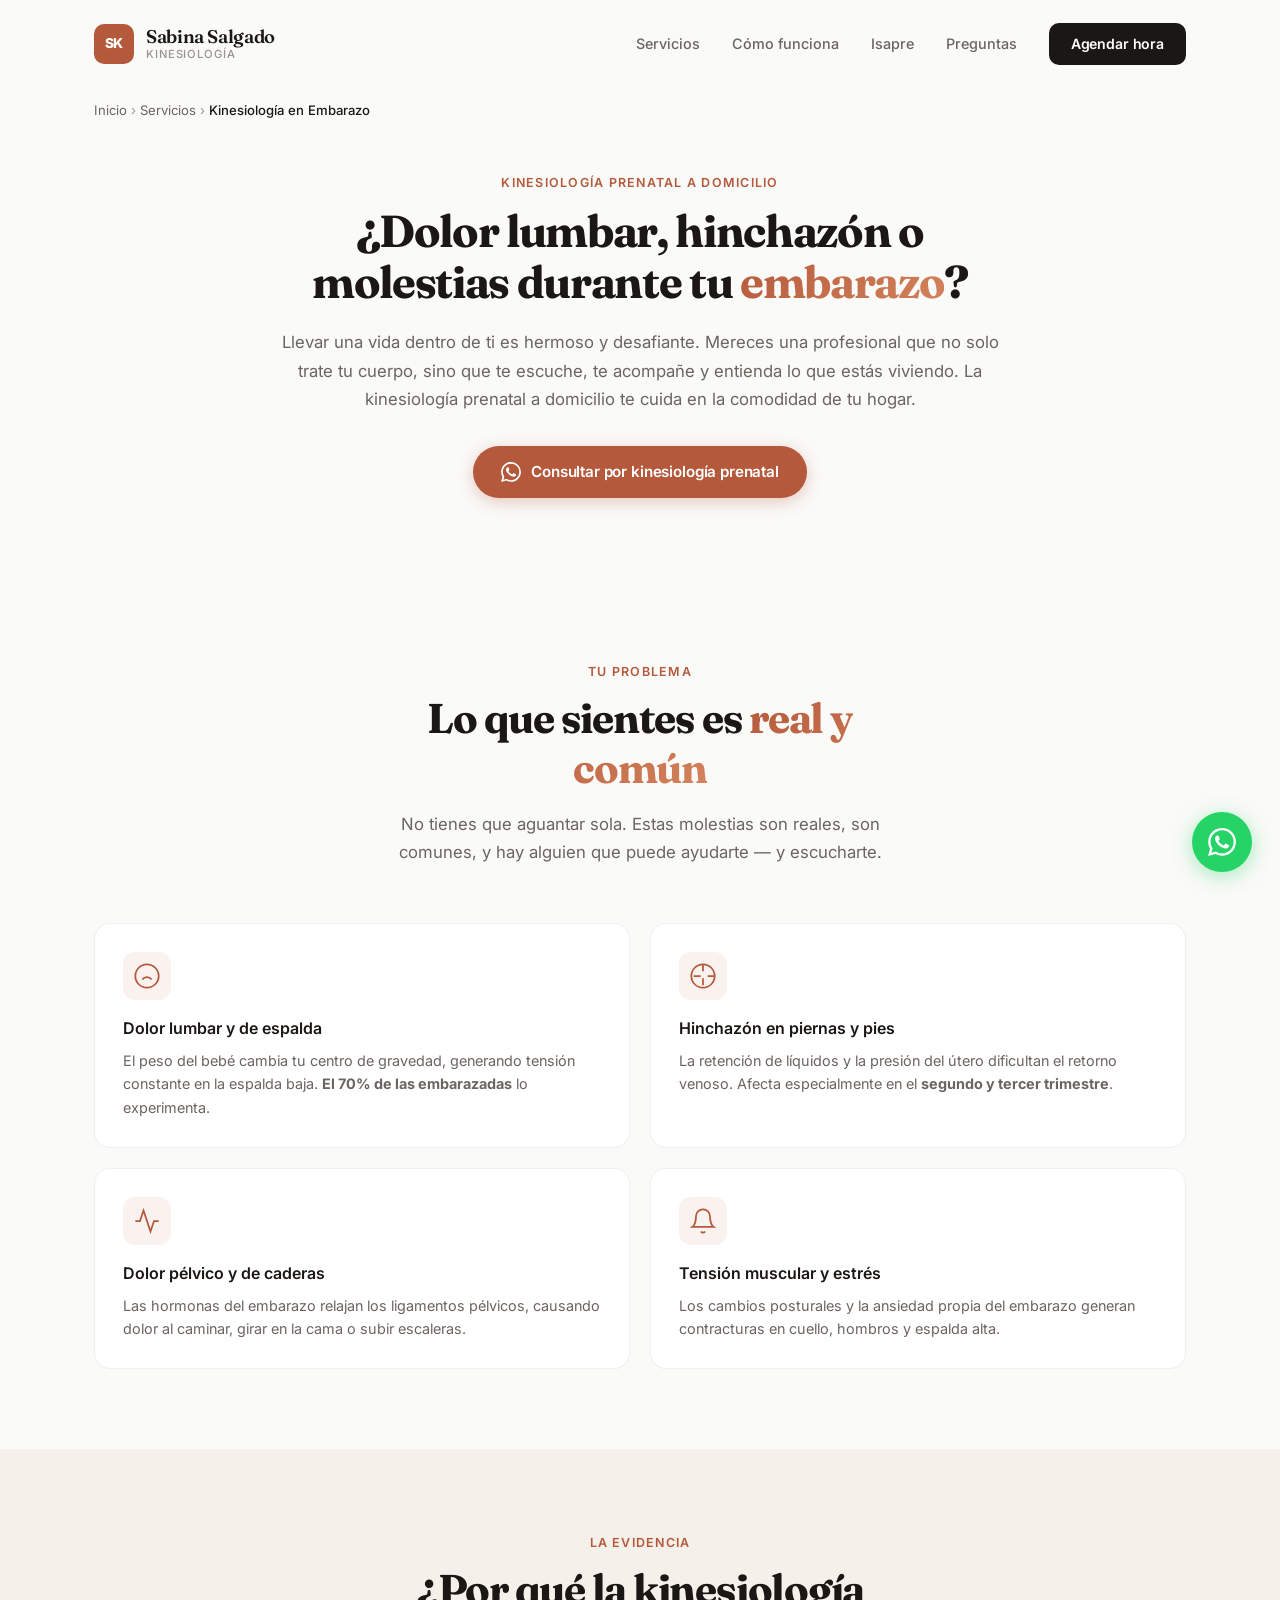
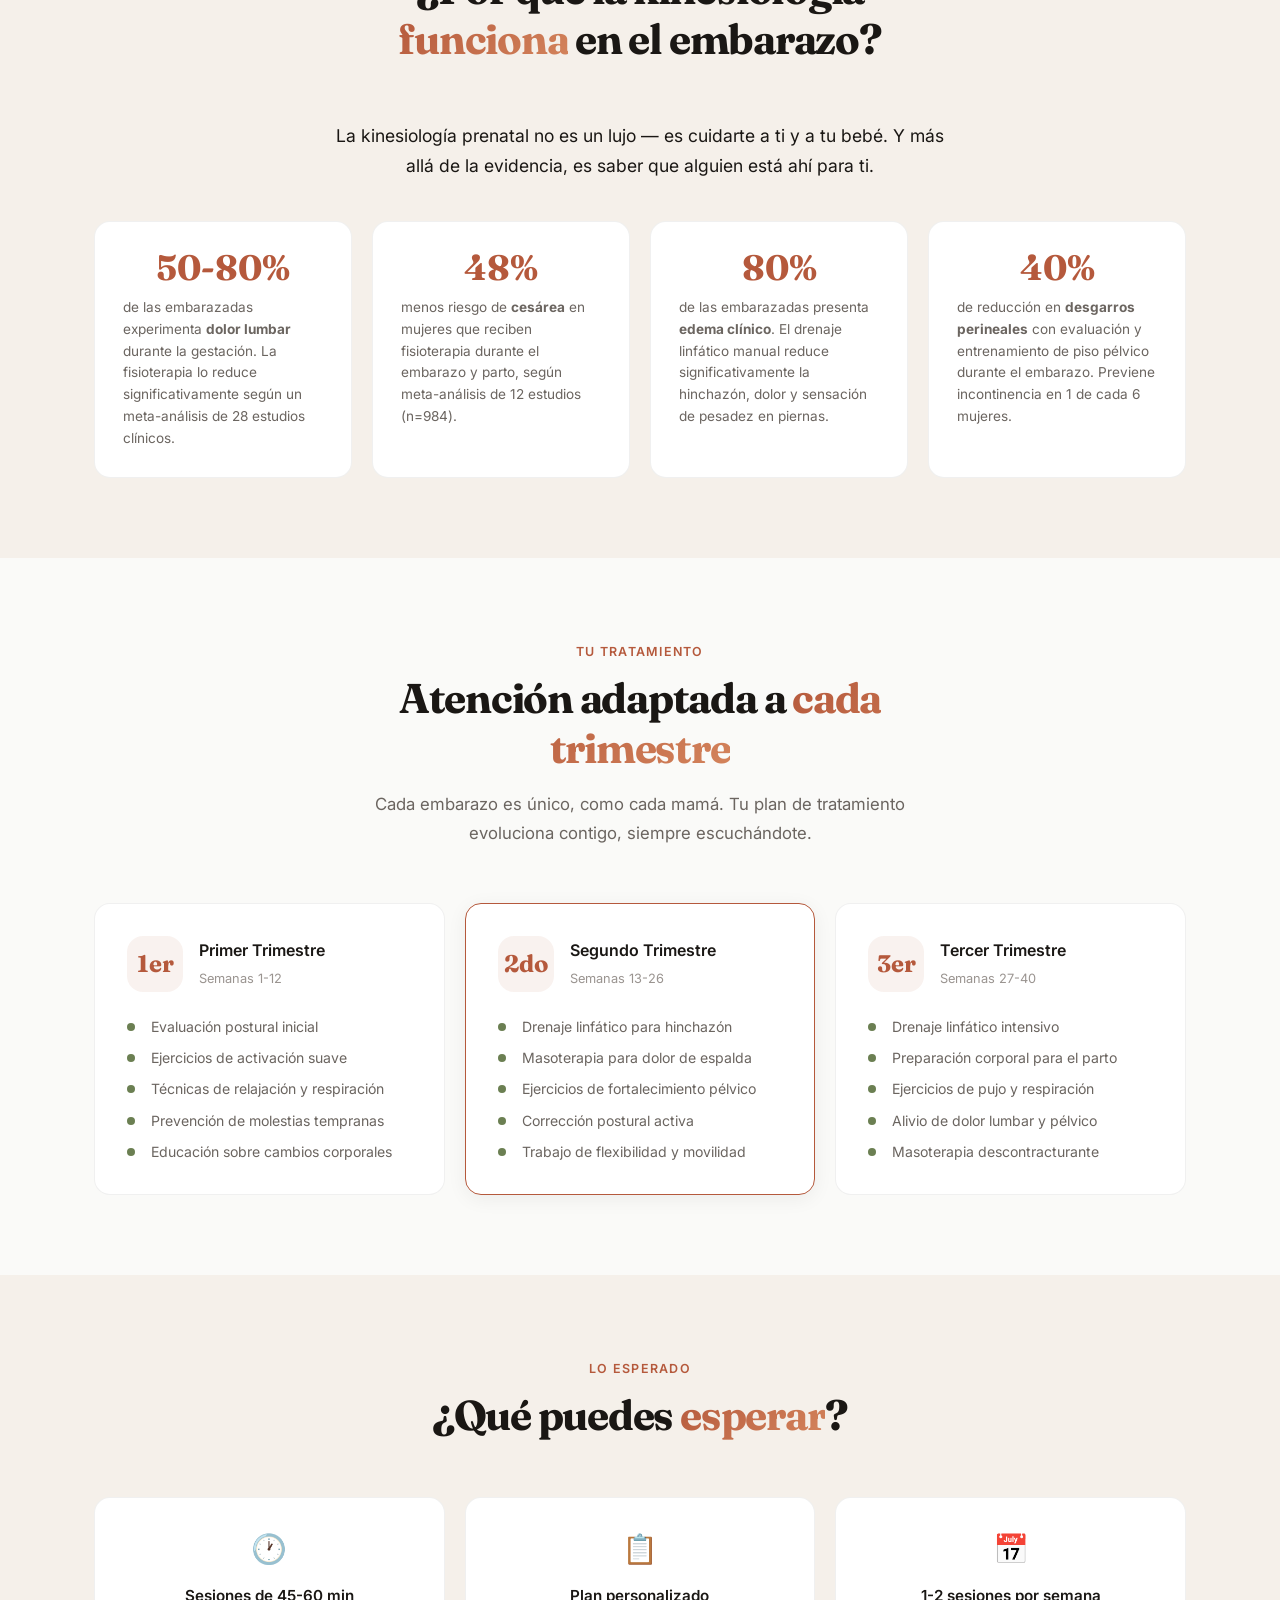
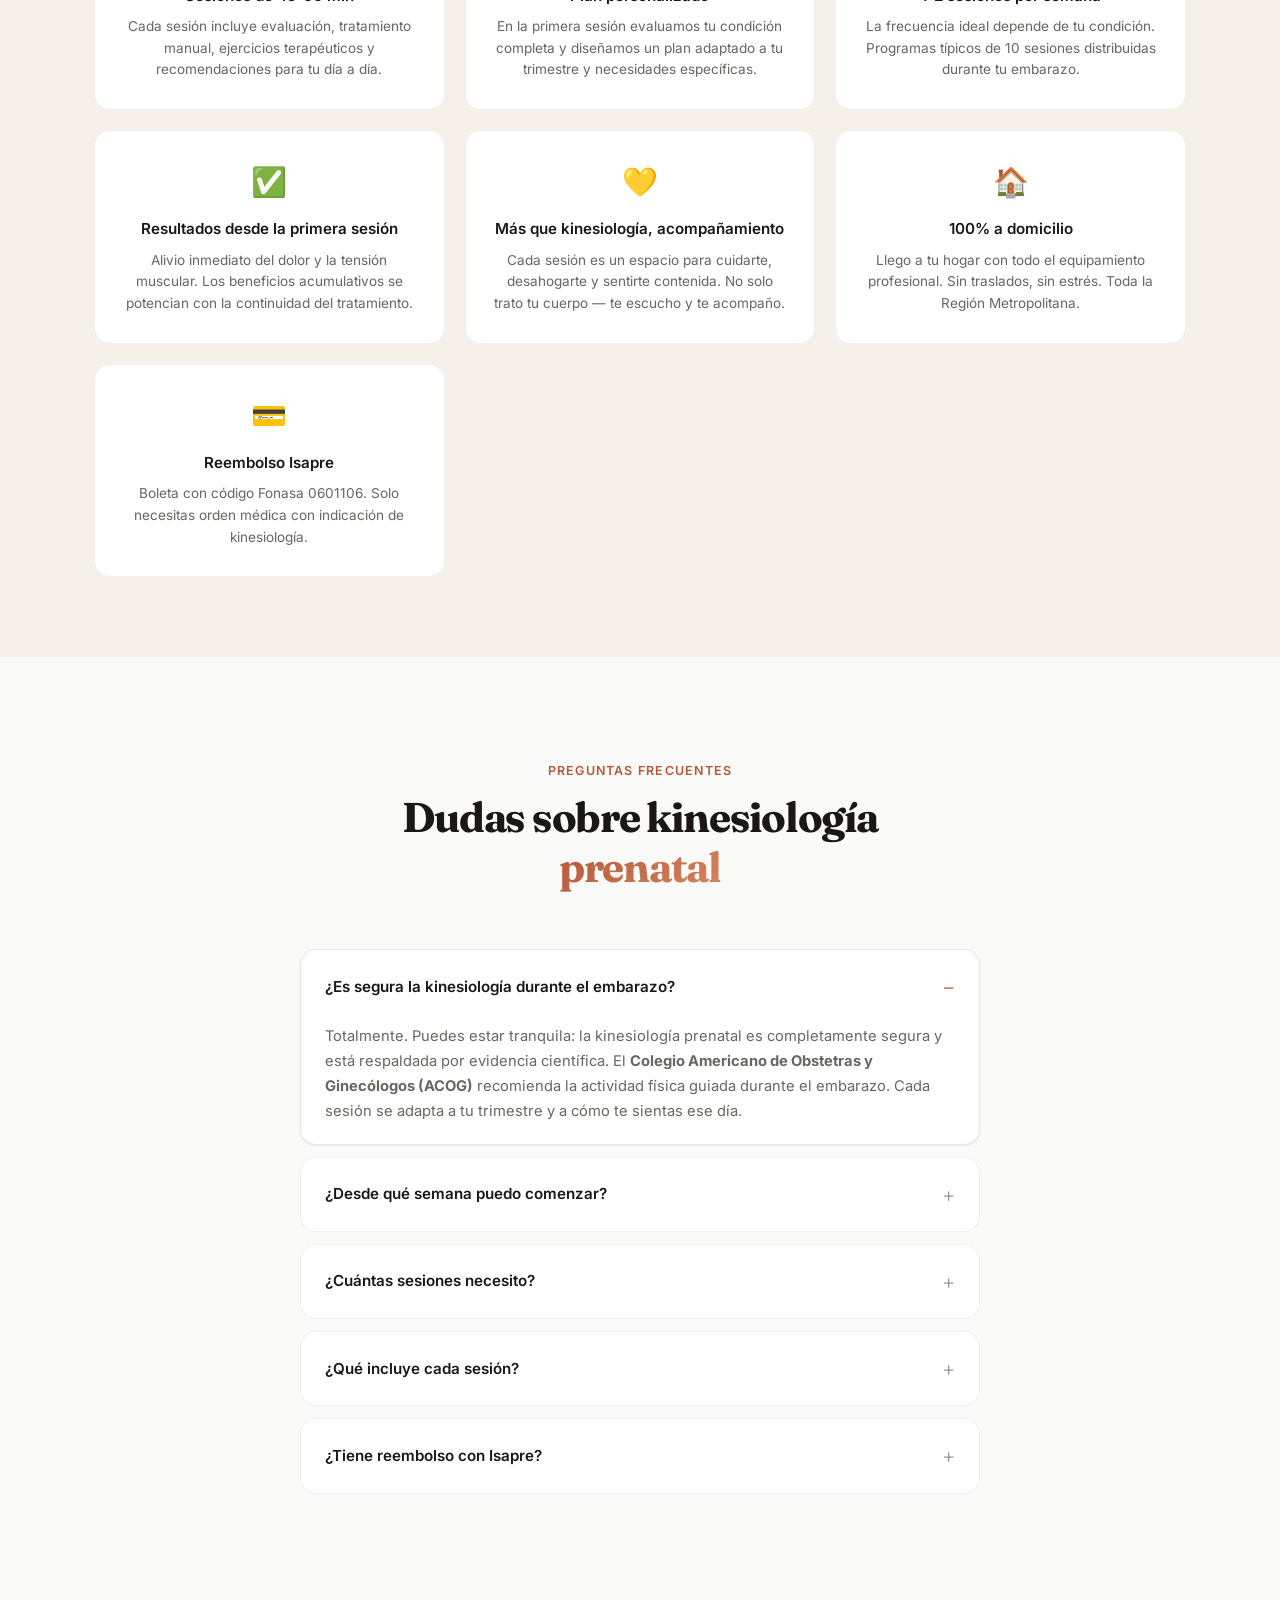
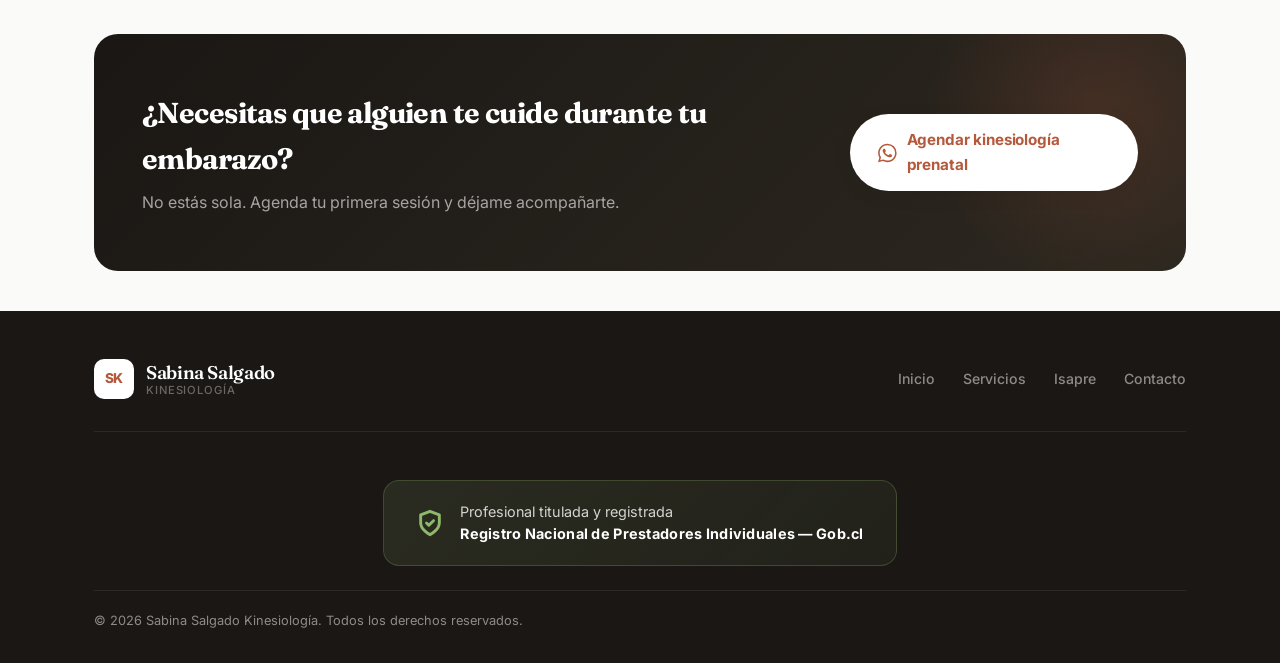
==== commit ec81a6f9: "Rewrite entire site with empathetic, companionship-focused tone Transform all copy from clinical/ser" ====
--- a/kinesiologia-embarazo/index.html
+++ b/kinesiologia-embarazo/index.html
@@ -91,7 +91,7 @@
         "name": "¿Es segura la kinesiología durante el embarazo?",
         "acceptedAnswer": {
           "@type": "Answer",
-          "text": "Sí. La kinesiología prenatal es completamente segura y está respaldada por evidencia científica. Organismos como el Colegio Americano de Obstetras y Ginecólogos (ACOG) recomiendan la actividad física guiada durante el embarazo. Cada sesión se adapta al trimestre y condición de cada mamá."
+          "text": "Totalmente. Puedes estar tranquila: la kinesiología prenatal es completamente segura y está respaldada por evidencia científica. El Colegio Americano de Obstetras y Ginecólogos (ACOG) recomienda la actividad física guiada durante el embarazo. Cada sesión se adapta a tu trimestre y a cómo te sientas ese día."
         }
       },
       {
@@ -99,7 +99,7 @@
         "name": "¿Desde qué semana puedo comenzar la kinesiología prenatal?",
         "acceptedAnswer": {
           "@type": "Answer",
-          "text": "Puedes comenzar desde el primer trimestre si tu embarazo es de bajo riesgo. Lo más habitual es iniciar a partir de la semana 12-14, una vez pasado el período de mayor sensibilidad. En la primera sesión realizamos una evaluación completa para definir el plan más seguro para ti."
+          "text": "Puedes comenzar desde el primer trimestre si tu embarazo es de bajo riesgo. Lo más habitual es iniciar a partir de la semana 12-14. No importa en qué semana estés — en la primera sesión conversamos, te conozco y juntas definimos el mejor plan para ti."
         }
       },
       {
@@ -107,7 +107,7 @@
         "name": "¿Cuántas sesiones de kinesiología prenatal necesito?",
         "acceptedAnswer": {
           "@type": "Answer",
-          "text": "Lo ideal es mantener sesiones regulares durante todo el embarazo. Generalmente se recomienda 1 sesión semanal o quincenal. Un programa típico es de 10 sesiones que se pueden distribuir según tu trimestre y necesidades."
+          "text": "Lo ideal es mantener sesiones regulares para que sientas ese acompañamiento constante. Generalmente se recomienda 1 sesión semanal o quincenal. Un programa típico es de 10 sesiones, pero lo ajustamos juntas según cómo te vayas sintiendo."
         }
       },
       {
@@ -115,7 +115,7 @@
         "name": "¿Qué incluye una sesión de kinesiología prenatal a domicilio?",
         "acceptedAnswer": {
           "@type": "Answer",
-          "text": "Cada sesión de 45 a 60 minutos incluye: evaluación de tu estado actual, drenaje linfático para reducir hinchazón, masoterapia para aliviar dolor de espalda, ejercicios terapéuticos adaptados a tu trimestre y recomendaciones posturales para el día a día. Llevo todo el equipamiento profesional a tu hogar."
+          "text": "Cada sesión de 45 a 60 minutos incluye: primero conversamos sobre cómo te has sentido, luego trabajo con drenaje linfático, masoterapia, ejercicios terapéuticos adaptados a tu trimestre y recomendaciones posturales. Es un espacio tuyo, para cuidarte y sentirte escuchada. Llevo todo el equipamiento profesional a tu hogar."
         }
       },
       {
@@ -199,7 +199,7 @@
         <div class="page-hero-content animate-up">
           <span class="section-tag">Kinesiología prenatal a domicilio</span>
           <h1 id="page-hero-title">¿Dolor lumbar, hinchazón o molestias durante tu <span class="text-gradient">embarazo</span>?</h1>
-          <p class="page-hero-subtitle">Tu cuerpo está cambiando y merece atención especializada. La kinesiología prenatal te ayuda a aliviar el dolor, reducir la hinchazón y preparar tu cuerpo para el parto — todo en la comodidad de tu hogar.</p>
+          <p class="page-hero-subtitle">Llevar una vida dentro de ti es hermoso y desafiante. Mereces una profesional que no solo trate tu cuerpo, sino que te escuche, te acompañe y entienda lo que estás viviendo. La kinesiología prenatal a domicilio te cuida en la comodidad de tu hogar.</p>
           <div class="hero-actions">
             <a href="https://wa.me/56963518268?text=Hola%20Sabina%2C%20estoy%20embarazada%20y%20me%20gustaría%20consultar%20por%20kinesiología%20prenatal%20a%20domicilio" class="btn btn-primary" target="_blank" rel="noopener">
               <svg width="20" height="20" viewBox="0 0 24 24" fill="currentColor" aria-hidden="true"><path d="M17.472 14.382c-.297-.149-1.758-.867-2.03-.967-.273-.099-.471-.148-.67.15-.197.297-.767.966-.94 1.164-.173.199-.347.223-.644.075-.297-.15-1.255-.463-2.39-1.475-.883-.788-1.48-1.761-1.653-2.059-.173-.297-.018-.458.13-.606.134-.133.298-.347.446-.52.149-.174.198-.298.298-.497.099-.198.05-.371-.025-.52-.075-.149-.669-1.612-.916-2.207-.242-.579-.487-.5-.669-.51-.173-.008-.371-.01-.57-.01-.198 0-.52.074-.792.372-.272.297-1.04 1.016-1.04 2.479 0 1.462 1.065 2.875 1.213 3.074.149.198 2.096 3.2 5.077 4.487.709.306 1.262.489 1.694.625.712.227 1.36.195 1.871.118.571-.085 1.758-.719 2.006-1.413.248-.694.248-1.289.173-1.413-.074-.124-.272-.198-.57-.347m-5.421 7.403h-.004a9.87 9.87 0 01-5.031-1.378l-.361-.214-3.741.982.998-3.648-.235-.374a9.86 9.86 0 01-1.51-5.26c.001-5.45 4.436-9.884 9.888-9.884 2.64 0 5.122 1.03 6.988 2.898a9.825 9.825 0 012.893 6.994c-.003 5.45-4.437 9.884-9.885 9.884m8.413-18.297A11.815 11.815 0 0012.05 0C5.495 0 .16 5.335.157 11.892c0 2.096.547 4.142 1.588 5.945L.057 24l6.305-1.654a11.882 11.882 0 005.683 1.448h.005c6.554 0 11.89-5.335 11.893-11.893a11.821 11.821 0 00-3.48-8.413z"/></svg>
@@ -216,7 +216,7 @@
         <div class="section-header animate-up">
           <span class="section-tag">Tu problema</span>
           <h2 class="section-title" id="problema-title">Lo que sientes es <span class="text-gradient">real y común</span></h2>
-          <p class="section-subtitle">El embarazo transforma tu cuerpo semana a semana. Estas molestias no son algo que simplemente "debas aguantar".</p>
+          <p class="section-subtitle">No tienes que aguantar sola. Estas molestias son reales, son comunes, y hay alguien que puede ayudarte — y escucharte.</p>
         </div>
         <div class="problem-grid animate-up">
           <div class="problem-card">
@@ -260,7 +260,7 @@
         </div>
         <div class="evidence-content animate-up">
           <div class="evidence-block">
-            <p class="evidence-intro">La kinesiología prenatal no es un lujo — es una recomendación médica respaldada por evidencia científica internacional.</p>
+            <p class="evidence-intro">La kinesiología prenatal no es un lujo — es cuidarte a ti y a tu bebé. Y más allá de la evidencia, es saber que alguien está ahí para ti.</p>
           </div>
           <div class="evidence-grid">
             <div class="evidence-card">
@@ -290,7 +290,7 @@
         <div class="section-header animate-up">
           <span class="section-tag">Tu tratamiento</span>
           <h2 class="section-title" id="tratamiento-title">Atención adaptada a <span class="text-gradient">cada trimestre</span></h2>
-          <p class="section-subtitle">Cada etapa del embarazo tiene necesidades diferentes. Tu plan de tratamiento evoluciona contigo.</p>
+          <p class="section-subtitle">Cada embarazo es único, como cada mamá. Tu plan de tratamiento evoluciona contigo, siempre escuchándote.</p>
         </div>
         <div class="trimester-grid animate-up">
           <div class="trimester-card">
@@ -374,6 +374,11 @@
             <p>Alivio inmediato del dolor y la tensión muscular. Los beneficios acumulativos se potencian con la continuidad del tratamiento.</p>
           </div>
           <div class="result-card">
+            <span class="result-icon" aria-hidden="true">💛</span>
+            <h3>Más que kinesiología, acompañamiento</h3>
+            <p>Cada sesión es un espacio para cuidarte, desahogarte y sentirte contenida. No solo trato tu cuerpo — te escucho y te acompaño.</p>
+          </div>
+          <div class="result-card">
             <span class="result-icon" aria-hidden="true">🏠</span>
             <h3>100% a domicilio</h3>
             <p>Llego a tu hogar con todo el equipamiento profesional. Sin traslados, sin estrés. Toda la Región Metropolitana.</p>
@@ -398,25 +403,25 @@
           <details class="faq-item" open>
             <summary>¿Es segura la kinesiología durante el embarazo?</summary>
             <div class="faq-answer">
-              <p>Sí. La kinesiología prenatal es completamente segura y está respaldada por evidencia científica. El <strong>Colegio Americano de Obstetras y Ginecólogos (ACOG)</strong> recomienda la actividad física guiada durante el embarazo. Cada sesión se adapta a tu trimestre y condición.</p>
+              <p>Totalmente. Puedes estar tranquila: la kinesiología prenatal es completamente segura y está respaldada por evidencia científica. El <strong>Colegio Americano de Obstetras y Ginecólogos (ACOG)</strong> recomienda la actividad física guiada durante el embarazo. Cada sesión se adapta a tu trimestre y a cómo te sientas ese día.</p>
             </div>
           </details>
           <details class="faq-item">
             <summary>¿Desde qué semana puedo comenzar?</summary>
             <div class="faq-answer">
-              <p>Puedes comenzar desde el <strong>primer trimestre</strong> si tu embarazo es de bajo riesgo. Lo más habitual es iniciar a partir de la <strong>semana 12-14</strong>. En la primera sesión realizamos una evaluación completa para definir el plan más seguro para ti.</p>
+              <p>Puedes comenzar desde el <strong>primer trimestre</strong> si tu embarazo es de bajo riesgo. Lo más habitual es iniciar a partir de la <strong>semana 12-14</strong>. No importa en qué semana estés — en la primera sesión conversamos, te conozco y juntas definimos el mejor plan para ti.</p>
             </div>
           </details>
           <details class="faq-item">
             <summary>¿Cuántas sesiones necesito?</summary>
             <div class="faq-answer">
-              <p>Lo ideal es mantener sesiones regulares durante todo el embarazo. Generalmente se recomienda <strong>1 sesión semanal o quincenal</strong>. Un programa típico es de 10 sesiones que se distribuyen según tu trimestre y necesidades.</p>
+              <p>Lo ideal es mantener sesiones regulares para que sientas ese acompañamiento constante. Generalmente se recomienda <strong>1 sesión semanal o quincenal</strong>. Un programa típico es de 10 sesiones, pero lo ajustamos juntas según cómo te vayas sintiendo.</p>
             </div>
           </details>
           <details class="faq-item">
             <summary>¿Qué incluye cada sesión?</summary>
             <div class="faq-answer">
-              <p>Cada sesión de <strong>45 a 60 minutos</strong> incluye: evaluación de tu estado actual, drenaje linfático para reducir hinchazón, masoterapia para aliviar dolor de espalda, ejercicios terapéuticos adaptados a tu trimestre y recomendaciones posturales. Llevo todo el equipamiento profesional a tu hogar.</p>
+              <p>Cada sesión de <strong>45 a 60 minutos</strong> incluye: primero conversamos sobre cómo te has sentido, luego trabajo con drenaje linfático, masoterapia, ejercicios terapéuticos adaptados a tu trimestre y recomendaciones posturales. Es un espacio tuyo, para cuidarte y sentirte escuchada. Llevo todo el equipamiento profesional a tu hogar.</p>
             </div>
           </details>
           <details class="faq-item">
@@ -434,8 +439,8 @@
       <div class="container">
         <div class="cta-inner animate-up">
           <div class="cta-content">
-            <h2>¿Embarazada y con molestias?</h2>
-            <p>Agenda tu primera sesión de kinesiología prenatal a domicilio. Reembolso con Isapre.</p>
+            <h2>¿Necesitas que alguien te cuide durante tu embarazo?</h2>
+            <p>No estás sola. Agenda tu primera sesión y déjame acompañarte.</p>
           </div>
           <a href="https://wa.me/56963518268?text=Hola%20Sabina%2C%20estoy%20embarazada%20y%20me%20gustaría%20consultar%20por%20kinesiología%20prenatal%20a%20domicilio" class="btn btn-white" target="_blank" rel="noopener">
             <svg width="20" height="20" viewBox="0 0 24 24" fill="currentColor" aria-hidden="true"><path d="M17.472 14.382c-.297-.149-1.758-.867-2.03-.967-.273-.099-.471-.148-.67.15-.197.297-.767.966-.94 1.164-.173.199-.347.223-.644.075-.297-.15-1.255-.463-2.39-1.475-.883-.788-1.48-1.761-1.653-2.059-.173-.297-.018-.458.13-.606.134-.133.298-.347.446-.52.149-.174.198-.298.298-.497.099-.198.05-.371-.025-.52-.075-.149-.669-1.612-.916-2.207-.242-.579-.487-.5-.669-.51-.173-.008-.371-.01-.57-.01-.198 0-.52.074-.792.372-.272.297-1.04 1.016-1.04 2.479 0 1.462 1.065 2.875 1.213 3.074.149.198 2.096 3.2 5.077 4.487.709.306 1.262.489 1.694.625.712.227 1.36.195 1.871.118.571-.085 1.758-.719 2.006-1.413.248-.694.248-1.289.173-1.413-.074-.124-.272-.198-.57-.347m-5.421 7.403h-.004a9.87 9.87 0 01-5.031-1.378l-.361-.214-3.741.982.998-3.648-.235-.374a9.86 9.86 0 01-1.51-5.26c.001-5.45 4.436-9.884 9.888-9.884 2.64 0 5.122 1.03 6.988 2.898a9.825 9.825 0 012.893 6.994c-.003 5.45-4.437 9.884-9.885 9.884m8.413-18.297A11.815 11.815 0 0012.05 0C5.495 0 .16 5.335.157 11.892c0 2.096.547 4.142 1.588 5.945L.057 24l6.305-1.654a11.882 11.882 0 005.683 1.448h.005c6.554 0 11.89-5.335 11.893-11.893a11.821 11.821 0 00-3.48-8.413z"/></svg>
--- a/styles.css
+++ b/styles.css
@@ -1396,6 +1396,27 @@
   50% { transform: translateY(-6px); }
 }
 
+.proceso-cta {
+  display: flex;
+  justify-content: center;
+  margin-top: 48px;
+  width: 100%;
+}
+
+.proceso-cta .btn {
+  padding: 18px 40px;
+  font-size: 1.05rem;
+  font-weight: 700;
+  border-radius: var(--radius);
+  box-shadow: 0 8px 32px rgba(181, 89, 60, 0.3);
+  letter-spacing: 0.02em;
+}
+
+.proceso-cta .btn:hover {
+  box-shadow: 0 12px 40px rgba(181, 89, 60, 0.45);
+  transform: translateY(-3px);
+}
+
 /* --- Service Pages --- */
 
 /* Breadcrumb */
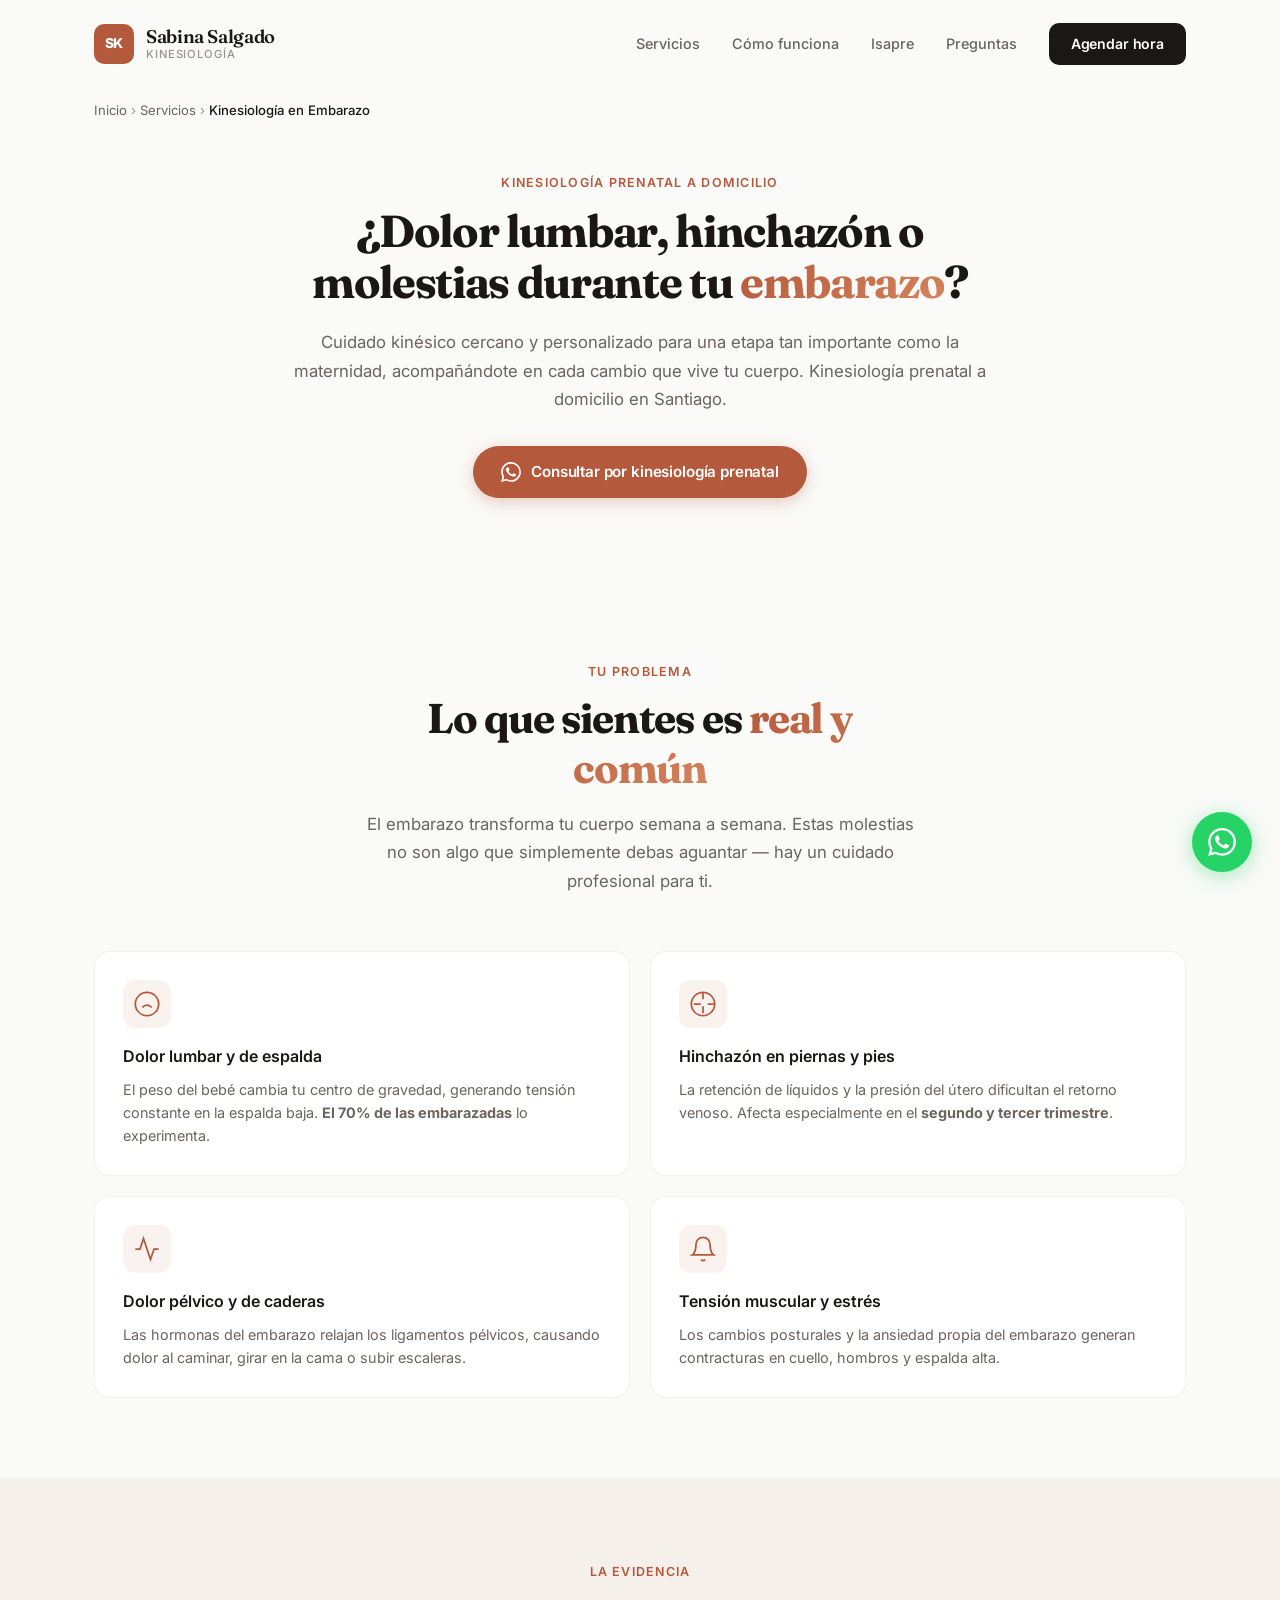
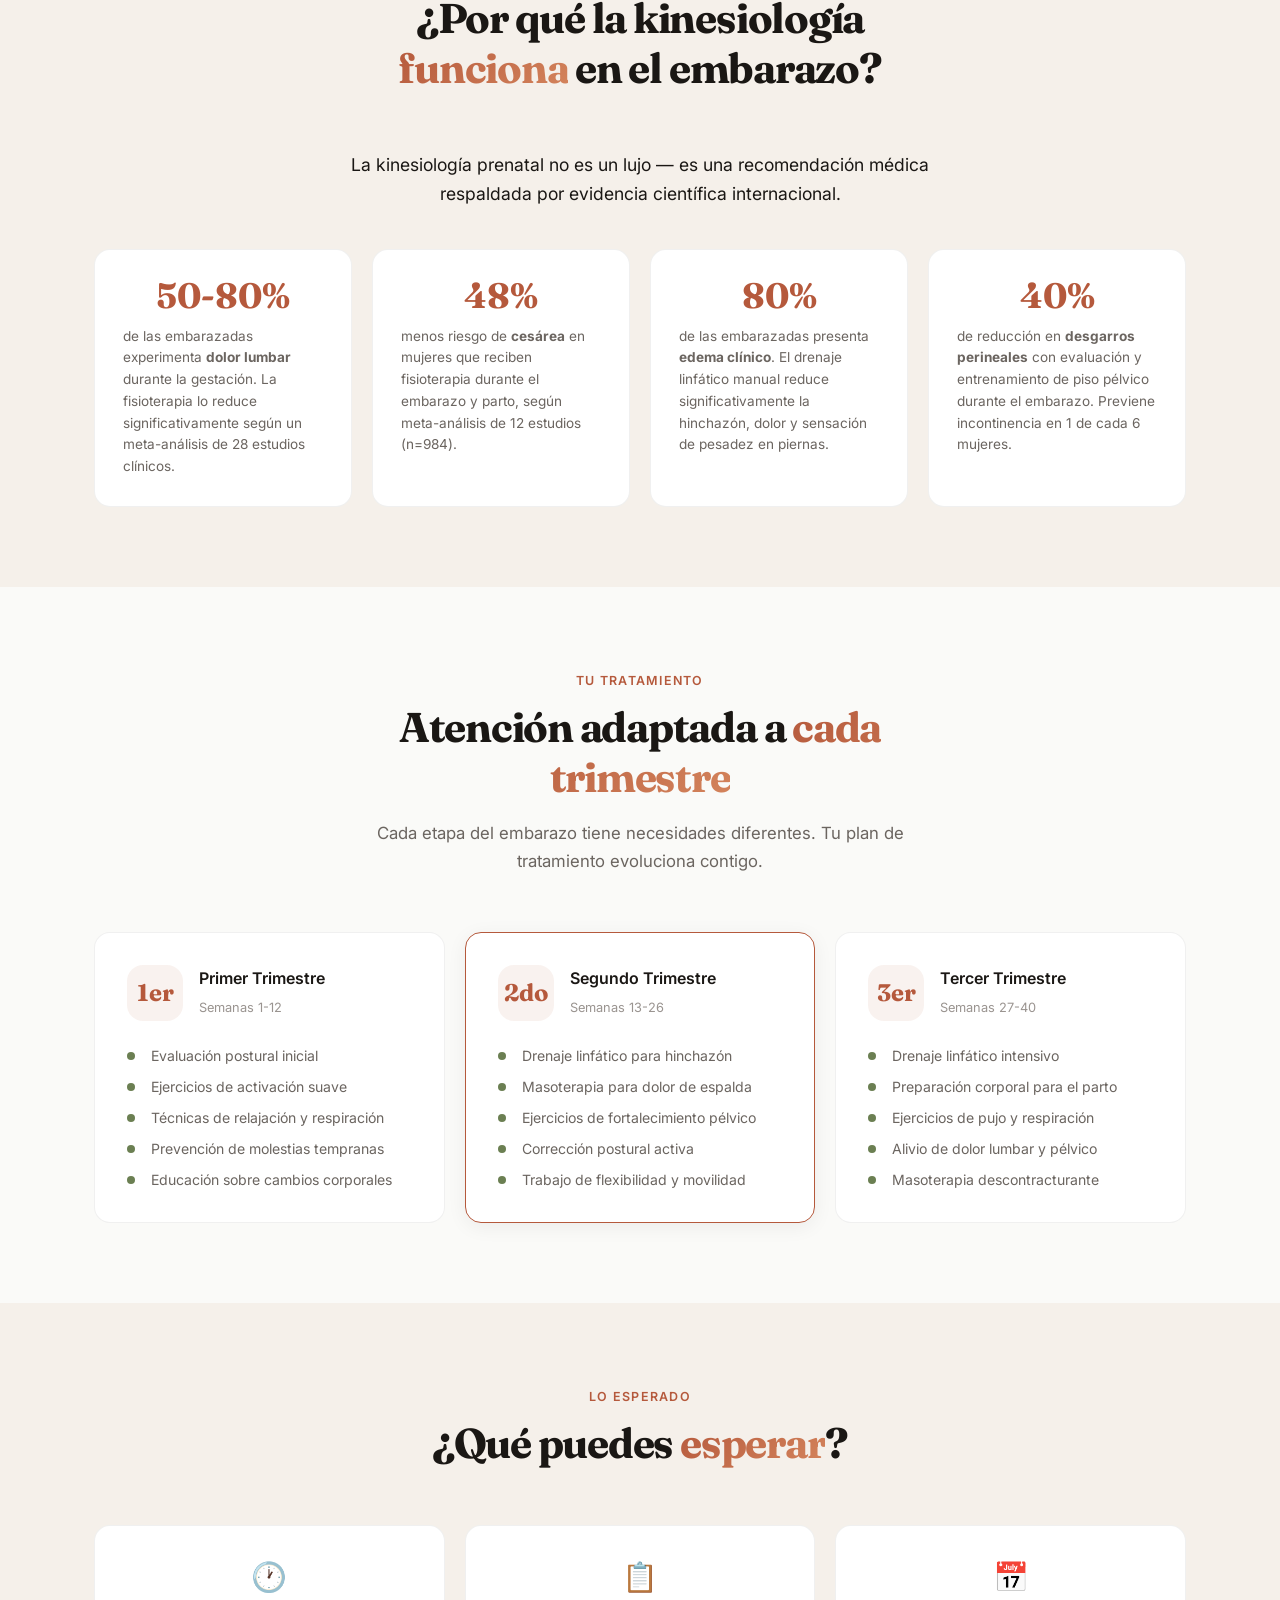
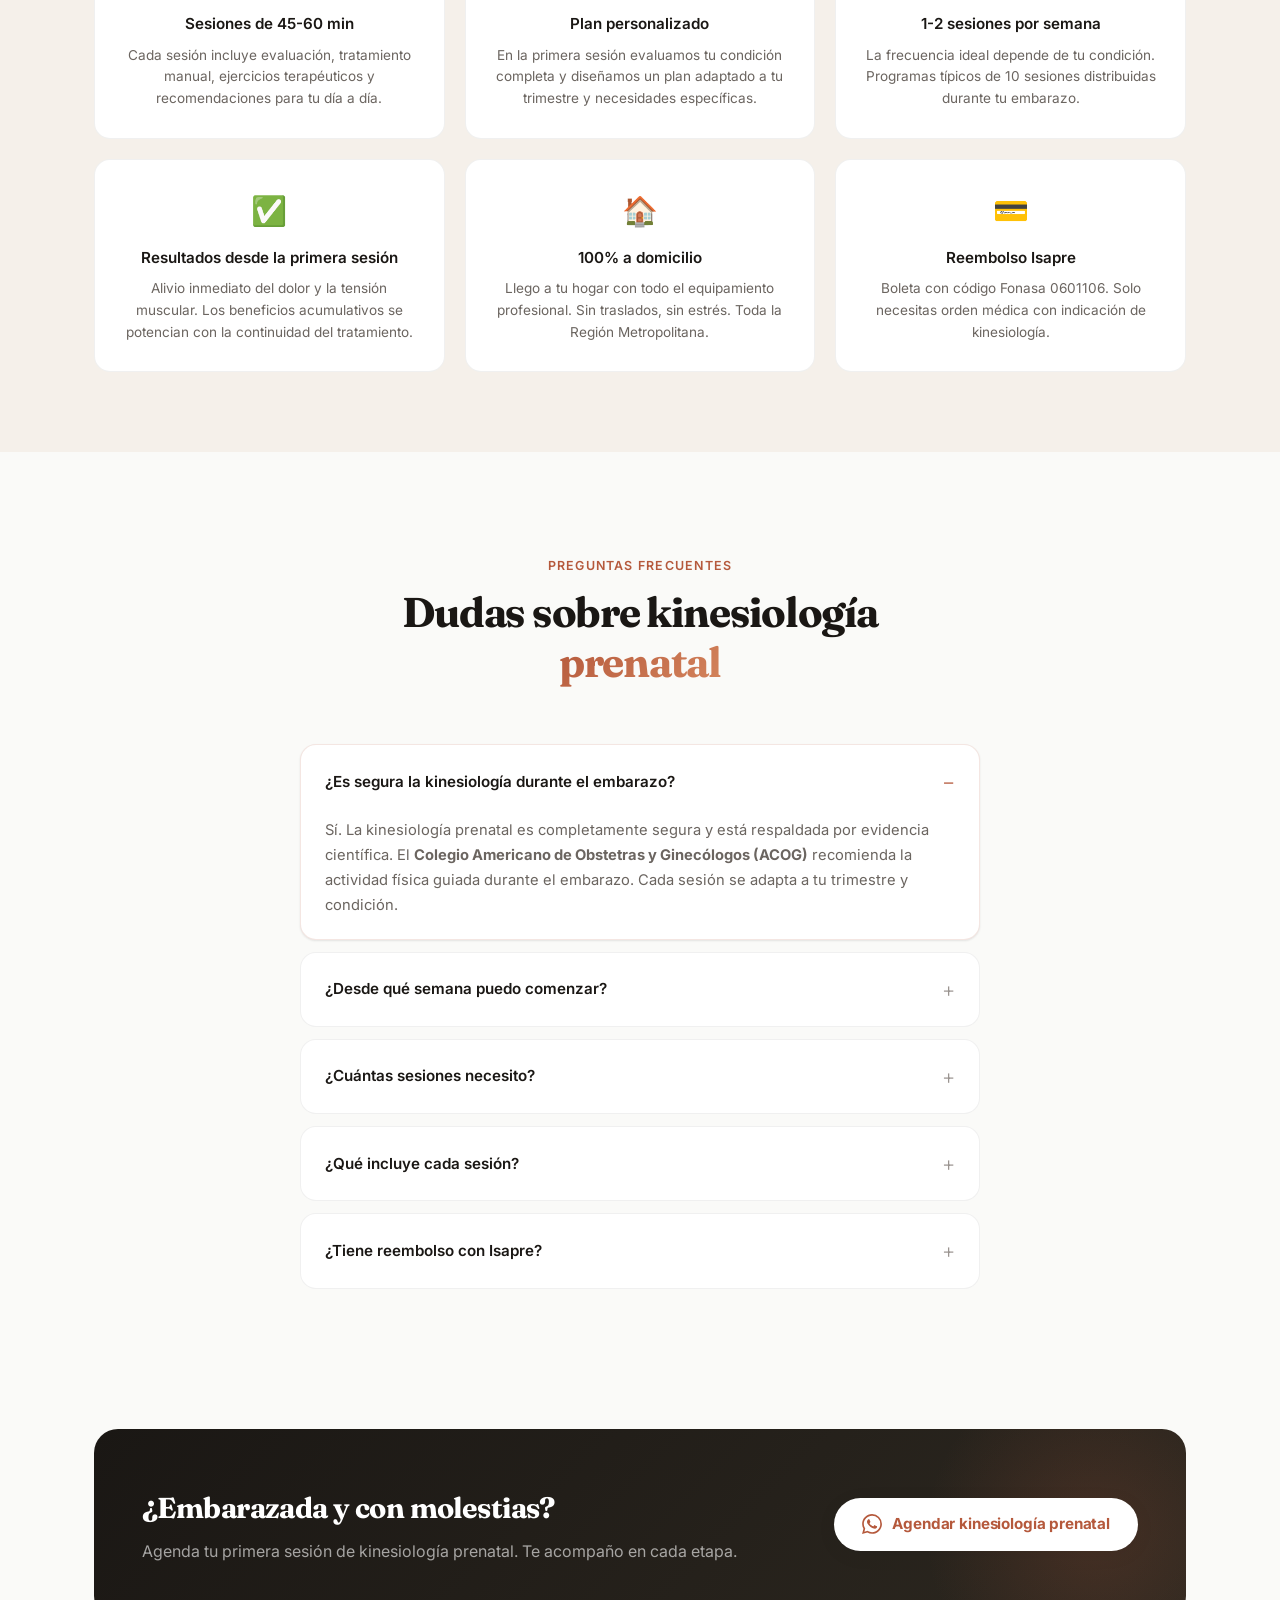
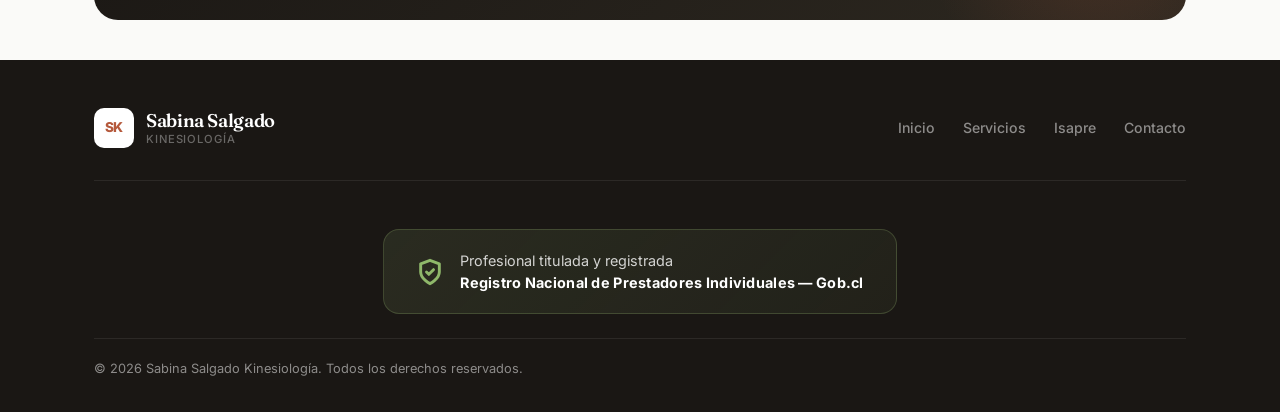
==== commit 1861ef96: "Adjust site tone: warm professional, not therapy-speak Apply consistent tone across all 5 pages: "Cu" ====
--- a/kinesiologia-embarazo/index.html
+++ b/kinesiologia-embarazo/index.html
@@ -91,7 +91,7 @@
         "name": "¿Es segura la kinesiología durante el embarazo?",
         "acceptedAnswer": {
           "@type": "Answer",
-          "text": "Totalmente. Puedes estar tranquila: la kinesiología prenatal es completamente segura y está respaldada por evidencia científica. El Colegio Americano de Obstetras y Ginecólogos (ACOG) recomienda la actividad física guiada durante el embarazo. Cada sesión se adapta a tu trimestre y a cómo te sientas ese día."
+          "text": "Sí. La kinesiología prenatal es completamente segura y está respaldada por evidencia científica. Organismos como el Colegio Americano de Obstetras y Ginecólogos (ACOG) recomiendan la actividad física guiada durante el embarazo. Cada sesión se adapta al trimestre y condición de cada mamá."
         }
       },
       {
@@ -99,7 +99,7 @@
         "name": "¿Desde qué semana puedo comenzar la kinesiología prenatal?",
         "acceptedAnswer": {
           "@type": "Answer",
-          "text": "Puedes comenzar desde el primer trimestre si tu embarazo es de bajo riesgo. Lo más habitual es iniciar a partir de la semana 12-14. No importa en qué semana estés — en la primera sesión conversamos, te conozco y juntas definimos el mejor plan para ti."
+          "text": "Puedes comenzar desde el primer trimestre si tu embarazo es de bajo riesgo. Lo más habitual es iniciar a partir de la semana 12-14, una vez pasado el período de mayor sensibilidad. En la primera sesión realizamos una evaluación completa para definir el plan más seguro para ti."
         }
       },
       {
@@ -107,7 +107,7 @@
         "name": "¿Cuántas sesiones de kinesiología prenatal necesito?",
         "acceptedAnswer": {
           "@type": "Answer",
-          "text": "Lo ideal es mantener sesiones regulares para que sientas ese acompañamiento constante. Generalmente se recomienda 1 sesión semanal o quincenal. Un programa típico es de 10 sesiones, pero lo ajustamos juntas según cómo te vayas sintiendo."
+          "text": "Lo ideal es mantener sesiones regulares durante todo el embarazo. Generalmente se recomienda 1 sesión semanal o quincenal. Un programa típico es de 10 sesiones que se pueden distribuir según tu trimestre y necesidades."
         }
       },
       {
@@ -115,7 +115,7 @@
         "name": "¿Qué incluye una sesión de kinesiología prenatal a domicilio?",
         "acceptedAnswer": {
           "@type": "Answer",
-          "text": "Cada sesión de 45 a 60 minutos incluye: primero conversamos sobre cómo te has sentido, luego trabajo con drenaje linfático, masoterapia, ejercicios terapéuticos adaptados a tu trimestre y recomendaciones posturales. Es un espacio tuyo, para cuidarte y sentirte escuchada. Llevo todo el equipamiento profesional a tu hogar."
+          "text": "Cada sesión de 45 a 60 minutos incluye: evaluación de tu estado actual, drenaje linfático para reducir hinchazón, masoterapia para aliviar dolor de espalda, ejercicios terapéuticos adaptados a tu trimestre y recomendaciones posturales para el día a día. Llevo todo el equipamiento profesional a tu hogar."
         }
       },
       {
@@ -199,7 +199,7 @@
         <div class="page-hero-content animate-up">
           <span class="section-tag">Kinesiología prenatal a domicilio</span>
           <h1 id="page-hero-title">¿Dolor lumbar, hinchazón o molestias durante tu <span class="text-gradient">embarazo</span>?</h1>
-          <p class="page-hero-subtitle">Llevar una vida dentro de ti es hermoso y desafiante. Mereces una profesional que no solo trate tu cuerpo, sino que te escuche, te acompañe y entienda lo que estás viviendo. La kinesiología prenatal a domicilio te cuida en la comodidad de tu hogar.</p>
+          <p class="page-hero-subtitle">Cuidado kinésico cercano y personalizado para una etapa tan importante como la maternidad, acompañándote en cada cambio que vive tu cuerpo. Kinesiología prenatal a domicilio en Santiago.</p>
           <div class="hero-actions">
             <a href="https://wa.me/56963518268?text=Hola%20Sabina%2C%20estoy%20embarazada%20y%20me%20gustaría%20consultar%20por%20kinesiología%20prenatal%20a%20domicilio" class="btn btn-primary" target="_blank" rel="noopener">
               <svg width="20" height="20" viewBox="0 0 24 24" fill="currentColor" aria-hidden="true"><path d="M17.472 14.382c-.297-.149-1.758-.867-2.03-.967-.273-.099-.471-.148-.67.15-.197.297-.767.966-.94 1.164-.173.199-.347.223-.644.075-.297-.15-1.255-.463-2.39-1.475-.883-.788-1.48-1.761-1.653-2.059-.173-.297-.018-.458.13-.606.134-.133.298-.347.446-.52.149-.174.198-.298.298-.497.099-.198.05-.371-.025-.52-.075-.149-.669-1.612-.916-2.207-.242-.579-.487-.5-.669-.51-.173-.008-.371-.01-.57-.01-.198 0-.52.074-.792.372-.272.297-1.04 1.016-1.04 2.479 0 1.462 1.065 2.875 1.213 3.074.149.198 2.096 3.2 5.077 4.487.709.306 1.262.489 1.694.625.712.227 1.36.195 1.871.118.571-.085 1.758-.719 2.006-1.413.248-.694.248-1.289.173-1.413-.074-.124-.272-.198-.57-.347m-5.421 7.403h-.004a9.87 9.87 0 01-5.031-1.378l-.361-.214-3.741.982.998-3.648-.235-.374a9.86 9.86 0 01-1.51-5.26c.001-5.45 4.436-9.884 9.888-9.884 2.64 0 5.122 1.03 6.988 2.898a9.825 9.825 0 012.893 6.994c-.003 5.45-4.437 9.884-9.885 9.884m8.413-18.297A11.815 11.815 0 0012.05 0C5.495 0 .16 5.335.157 11.892c0 2.096.547 4.142 1.588 5.945L.057 24l6.305-1.654a11.882 11.882 0 005.683 1.448h.005c6.554 0 11.89-5.335 11.893-11.893a11.821 11.821 0 00-3.48-8.413z"/></svg>
@@ -216,7 +216,7 @@
         <div class="section-header animate-up">
           <span class="section-tag">Tu problema</span>
           <h2 class="section-title" id="problema-title">Lo que sientes es <span class="text-gradient">real y común</span></h2>
-          <p class="section-subtitle">No tienes que aguantar sola. Estas molestias son reales, son comunes, y hay alguien que puede ayudarte — y escucharte.</p>
+          <p class="section-subtitle">El embarazo transforma tu cuerpo semana a semana. Estas molestias no son algo que simplemente debas aguantar — hay un cuidado profesional para ti.</p>
         </div>
         <div class="problem-grid animate-up">
           <div class="problem-card">
@@ -260,7 +260,7 @@
         </div>
         <div class="evidence-content animate-up">
           <div class="evidence-block">
-            <p class="evidence-intro">La kinesiología prenatal no es un lujo — es cuidarte a ti y a tu bebé. Y más allá de la evidencia, es saber que alguien está ahí para ti.</p>
+            <p class="evidence-intro">La kinesiología prenatal no es un lujo — es una recomendación médica respaldada por evidencia científica internacional.</p>
           </div>
           <div class="evidence-grid">
             <div class="evidence-card">
@@ -290,7 +290,7 @@
         <div class="section-header animate-up">
           <span class="section-tag">Tu tratamiento</span>
           <h2 class="section-title" id="tratamiento-title">Atención adaptada a <span class="text-gradient">cada trimestre</span></h2>
-          <p class="section-subtitle">Cada embarazo es único, como cada mamá. Tu plan de tratamiento evoluciona contigo, siempre escuchándote.</p>
+          <p class="section-subtitle">Cada etapa del embarazo tiene necesidades diferentes. Tu plan de tratamiento evoluciona contigo.</p>
         </div>
         <div class="trimester-grid animate-up">
           <div class="trimester-card">
@@ -374,11 +374,6 @@
             <p>Alivio inmediato del dolor y la tensión muscular. Los beneficios acumulativos se potencian con la continuidad del tratamiento.</p>
           </div>
           <div class="result-card">
-            <span class="result-icon" aria-hidden="true">💛</span>
-            <h3>Más que kinesiología, acompañamiento</h3>
-            <p>Cada sesión es un espacio para cuidarte, desahogarte y sentirte contenida. No solo trato tu cuerpo — te escucho y te acompaño.</p>
-          </div>
-          <div class="result-card">
             <span class="result-icon" aria-hidden="true">🏠</span>
             <h3>100% a domicilio</h3>
             <p>Llego a tu hogar con todo el equipamiento profesional. Sin traslados, sin estrés. Toda la Región Metropolitana.</p>
@@ -403,25 +398,25 @@
           <details class="faq-item" open>
             <summary>¿Es segura la kinesiología durante el embarazo?</summary>
             <div class="faq-answer">
-              <p>Totalmente. Puedes estar tranquila: la kinesiología prenatal es completamente segura y está respaldada por evidencia científica. El <strong>Colegio Americano de Obstetras y Ginecólogos (ACOG)</strong> recomienda la actividad física guiada durante el embarazo. Cada sesión se adapta a tu trimestre y a cómo te sientas ese día.</p>
+              <p>Sí. La kinesiología prenatal es completamente segura y está respaldada por evidencia científica. El <strong>Colegio Americano de Obstetras y Ginecólogos (ACOG)</strong> recomienda la actividad física guiada durante el embarazo. Cada sesión se adapta a tu trimestre y condición.</p>
             </div>
           </details>
           <details class="faq-item">
             <summary>¿Desde qué semana puedo comenzar?</summary>
             <div class="faq-answer">
-              <p>Puedes comenzar desde el <strong>primer trimestre</strong> si tu embarazo es de bajo riesgo. Lo más habitual es iniciar a partir de la <strong>semana 12-14</strong>. No importa en qué semana estés — en la primera sesión conversamos, te conozco y juntas definimos el mejor plan para ti.</p>
+              <p>Puedes comenzar desde el <strong>primer trimestre</strong> si tu embarazo es de bajo riesgo. Lo más habitual es iniciar a partir de la <strong>semana 12-14</strong>. En la primera sesión realizamos una evaluación completa para definir el plan más seguro para ti.</p>
             </div>
           </details>
           <details class="faq-item">
             <summary>¿Cuántas sesiones necesito?</summary>
             <div class="faq-answer">
-              <p>Lo ideal es mantener sesiones regulares para que sientas ese acompañamiento constante. Generalmente se recomienda <strong>1 sesión semanal o quincenal</strong>. Un programa típico es de 10 sesiones, pero lo ajustamos juntas según cómo te vayas sintiendo.</p>
+              <p>Lo ideal es mantener sesiones regulares durante todo el embarazo. Generalmente se recomienda <strong>1 sesión semanal o quincenal</strong>. Un programa típico es de 10 sesiones que se distribuyen según tu trimestre y necesidades.</p>
             </div>
           </details>
           <details class="faq-item">
             <summary>¿Qué incluye cada sesión?</summary>
             <div class="faq-answer">
-              <p>Cada sesión de <strong>45 a 60 minutos</strong> incluye: primero conversamos sobre cómo te has sentido, luego trabajo con drenaje linfático, masoterapia, ejercicios terapéuticos adaptados a tu trimestre y recomendaciones posturales. Es un espacio tuyo, para cuidarte y sentirte escuchada. Llevo todo el equipamiento profesional a tu hogar.</p>
+              <p>Cada sesión de <strong>45 a 60 minutos</strong> incluye: evaluación de tu estado actual, drenaje linfático para reducir hinchazón, masoterapia para aliviar dolor de espalda, ejercicios terapéuticos adaptados a tu trimestre y recomendaciones posturales. Llevo todo el equipamiento profesional a tu hogar.</p>
             </div>
           </details>
           <details class="faq-item">
@@ -439,8 +434,8 @@
       <div class="container">
         <div class="cta-inner animate-up">
           <div class="cta-content">
-            <h2>¿Necesitas que alguien te cuide durante tu embarazo?</h2>
-            <p>No estás sola. Agenda tu primera sesión y déjame acompañarte.</p>
+            <h2>¿Embarazada y con molestias?</h2>
+            <p>Agenda tu primera sesión de kinesiología prenatal. Te acompaño en cada etapa.</p>
           </div>
           <a href="https://wa.me/56963518268?text=Hola%20Sabina%2C%20estoy%20embarazada%20y%20me%20gustaría%20consultar%20por%20kinesiología%20prenatal%20a%20domicilio" class="btn btn-white" target="_blank" rel="noopener">
             <svg width="20" height="20" viewBox="0 0 24 24" fill="currentColor" aria-hidden="true"><path d="M17.472 14.382c-.297-.149-1.758-.867-2.03-.967-.273-.099-.471-.148-.67.15-.197.297-.767.966-.94 1.164-.173.199-.347.223-.644.075-.297-.15-1.255-.463-2.39-1.475-.883-.788-1.48-1.761-1.653-2.059-.173-.297-.018-.458.13-.606.134-.133.298-.347.446-.52.149-.174.198-.298.298-.497.099-.198.05-.371-.025-.52-.075-.149-.669-1.612-.916-2.207-.242-.579-.487-.5-.669-.51-.173-.008-.371-.01-.57-.01-.198 0-.52.074-.792.372-.272.297-1.04 1.016-1.04 2.479 0 1.462 1.065 2.875 1.213 3.074.149.198 2.096 3.2 5.077 4.487.709.306 1.262.489 1.694.625.712.227 1.36.195 1.871.118.571-.085 1.758-.719 2.006-1.413.248-.694.248-1.289.173-1.413-.074-.124-.272-.198-.57-.347m-5.421 7.403h-.004a9.87 9.87 0 01-5.031-1.378l-.361-.214-3.741.982.998-3.648-.235-.374a9.86 9.86 0 01-1.51-5.26c.001-5.45 4.436-9.884 9.888-9.884 2.64 0 5.122 1.03 6.988 2.898a9.825 9.825 0 012.893 6.994c-.003 5.45-4.437 9.884-9.885 9.884m8.413-18.297A11.815 11.815 0 0012.05 0C5.495 0 .16 5.335.157 11.892c0 2.096.547 4.142 1.588 5.945L.057 24l6.305-1.654a11.882 11.882 0 005.683 1.448h.005c6.554 0 11.89-5.335 11.893-11.893a11.821 11.821 0 00-3.48-8.413z"/></svg>
